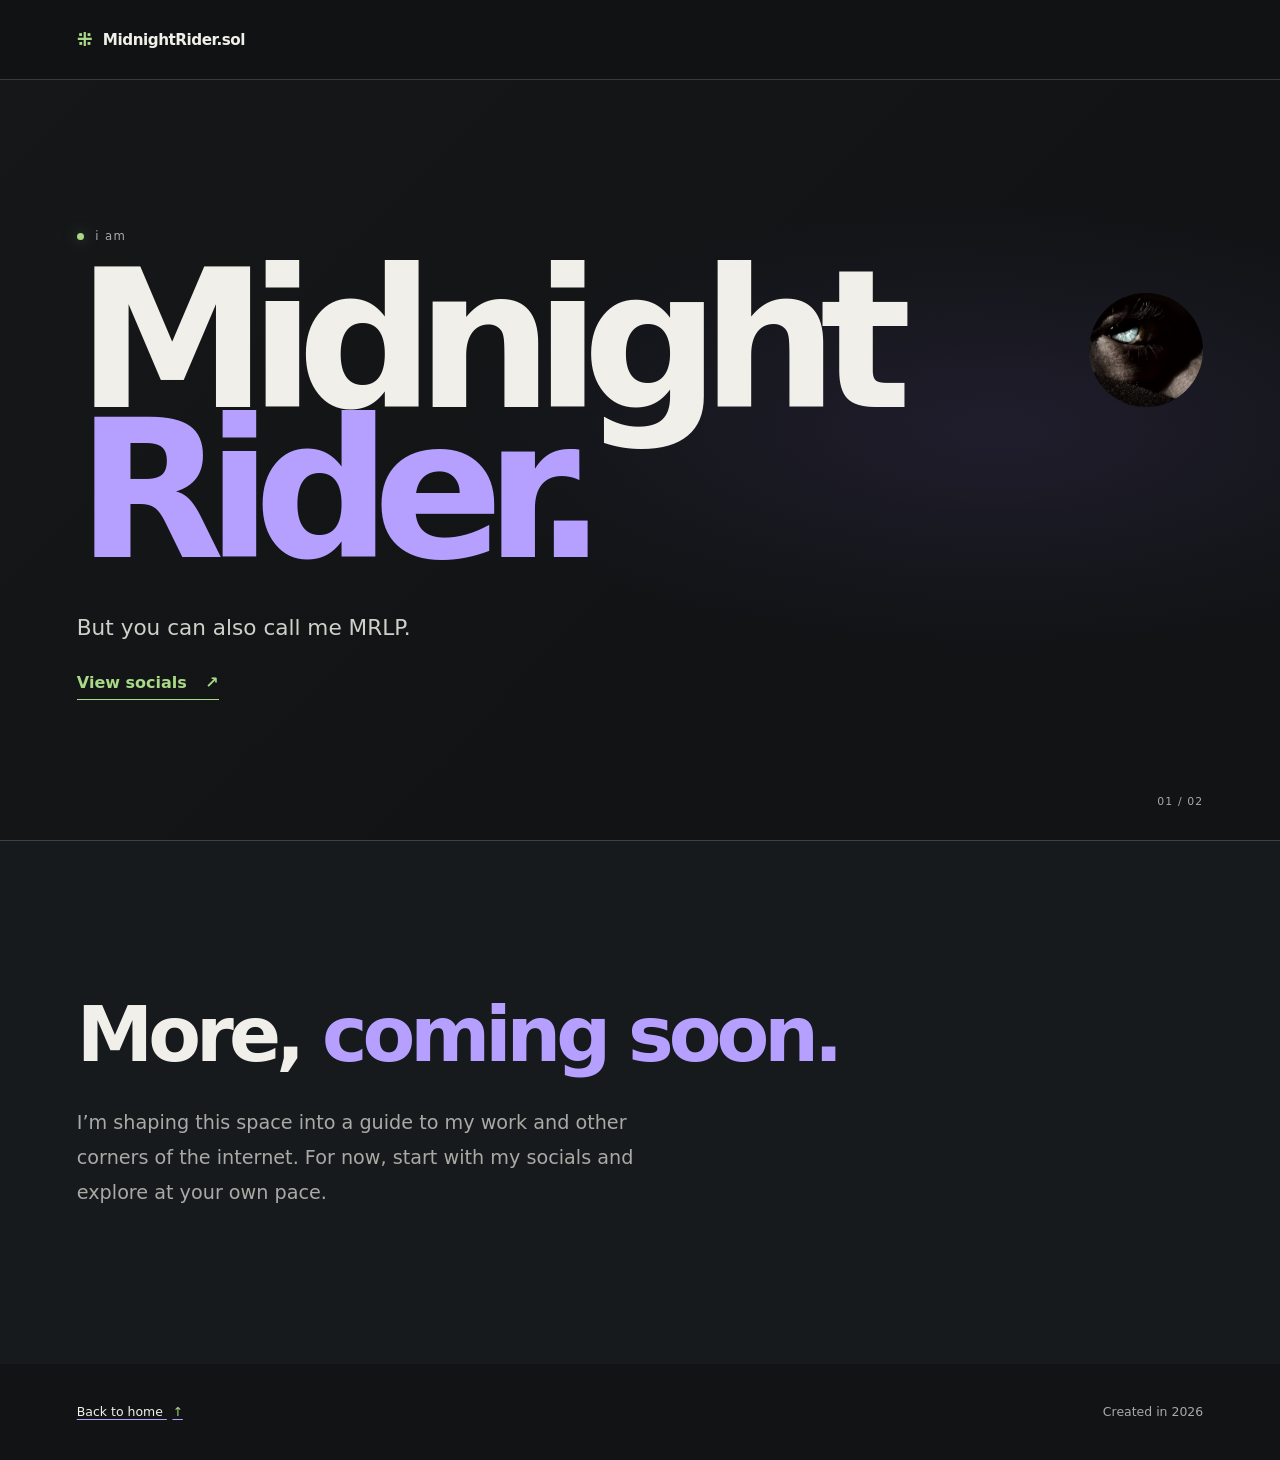
==== index.html @ 5f1e5119 "feat: add first MidnightRider website build" ====
<!doctype html>
<html lang="en">
  <head>
    <meta charset="utf-8">
    <meta name="viewport" content="width=device-width, initial-scale=1">
    <meta name="theme-color" content="#111315">
    <meta name="apple-mobile-web-app-capable" content="yes">
    <meta name="apple-mobile-web-app-title" content="MidnightRider">
    <meta name="description" content="Meet MRLP and explore the MidnightRider online world.">
    <link rel="manifest" href="site.webmanifest">
    <link rel="icon" type="image/png" sizes="32x32" href="assets/images/favicon-32.png">
    <link rel="icon" type="image/png" sizes="16x16" href="assets/images/favicon-16.png">
    <link rel="apple-touch-icon" sizes="180x180" href="assets/images/apple-touch-icon.png">
    <title>MRLP - MidnightRider.sol</title>
    <link rel="stylesheet" href="css/styles.css">
  </head>
  <body>
    <a class="skip-link" href="#main">Skip to content</a>

    <header class="site-header">
      <a class="wordmark" href="#top" aria-label="MidnightRider.sol home">
        <!-- Temporary identity mark; replace with the supplied logo asset when available. -->
        <span class="wordmark-mark" aria-hidden="true">⁜</span>
        <span>MidnightRider.sol</span>
      </a>
    </header>

    <main id="main">
      <section class="welcome" id="top" aria-labelledby="welcome-title">
        <p class="eyebrow"><span class="status-dot" aria-hidden="true"></span> i am</p>
        <h1 id="welcome-title">Midnight<br><span>Rider.</span></h1>
        <div class="welcome-copy">
          <p class="intro">But you can also call me MRLP.</p>
          <a class="text-link" href="pages/socials.html">View socials <span aria-hidden="true">↗</span></a>
        </div>
        <img class="profile-avatar" src="assets/images/LP_EYE.jpg" alt="Close-up of an eye with a blue-green iris">
        <span class="welcome-index" aria-hidden="true">01 / 02</span>
      </section>

      <section class="about" id="about" aria-labelledby="about-title">
        <div class="about-content">
          <h2 id="about-title">More, <span>coming soon.</span></h2>
          <p>I’m shaping this space into a guide to my work and other corners of the internet. For now, start with my socials and explore at your own pace.</p>
        </div>
      </section>

      <footer class="site-footer">
        <a class="footer-domain" href="#top">Back to home <span aria-hidden="true">↑</span></a>
        <span>Created in 2026</span>
      </footer>
    </main>
  </body>
</html>
---- css/styles.css ----
/* A quiet, low-weight first pass: charcoal, violet, and green are exploratory, not locked. */
:root {
  color-scheme: dark;
  --ink: #f1efe9;
  --muted: #a8aaa6;
  --surface: #111315;
  --surface-raised: #171a1c;
  --violet: #b6a0ff;
  --green: #a9d987;
  --line: rgba(241, 239, 233, 0.18);
  --page-gutter: clamp(1.25rem, 6vw, 6rem);
  font-family: Inter, ui-sans-serif, system-ui, -apple-system, BlinkMacSystemFont, "Segoe UI", sans-serif;
  font-synthesis: none;
  text-rendering: optimizeLegibility;
  -webkit-font-smoothing: antialiased;
  -moz-osx-font-smoothing: grayscale;
  scroll-behavior: smooth;
}

* { box-sizing: border-box; }

body {
  margin: 0;
  background: var(--surface);
  color: var(--ink);
  min-width: 320px;
}

a { color: inherit; }
a:focus-visible { outline: 2px solid var(--green); outline-offset: 5px; }

.skip-link {
  position: absolute;
  top: 0.75rem;
  left: var(--page-gutter);
  z-index: 5;
  transform: translateY(-160%);
  padding: 0.7rem 1rem;
  background: var(--ink);
  color: var(--surface);
}
.skip-link:focus { transform: translateY(0); }

.site-header {
  position: sticky;
  top: 0;
  z-index: 10;
  min-height: 5rem;
  padding: 0 var(--page-gutter);
  display: flex;
  align-items: center;
  justify-content: space-between;
  gap: 1rem;
  border-bottom: 1px solid var(--line);
  background: rgba(17, 19, 21, 0.94);
  backdrop-filter: blur(14px);
}
.wordmark {
  display: inline-flex;
  align-items: center;
  gap: 0.65rem;
  text-decoration: none;
  font-size: 0.95rem;
  font-weight: 650;
  letter-spacing: -0.03em;
}
.wordmark-mark { color: var(--green); font-size: 1.2rem; }
.welcome {
  min-height: min(760px, calc(100svh - 5rem));
  position: relative;
  overflow: hidden;
  padding: clamp(5rem, 13vh, 9rem) var(--page-gutter) clamp(5rem, 12vh, 8rem);
  display: flex;
  flex-direction: column;
  justify-content: center;
  isolation: isolate;
  background:
    radial-gradient(ellipse at 78% 46%, rgba(114, 87, 177, 0.15), transparent 38%),
    linear-gradient(135deg, #151719 0%, #111315 64%);
}
.eyebrow {
  margin: 0;
  color: var(--muted);
  font-size: 0.73rem;
  letter-spacing: 0.12em;
  display: flex;
  align-items: center;
  gap: 0.7rem;
}
.status-dot { width: 0.45rem; height: 0.45rem; border-radius: 50%; background: var(--green); box-shadow: 0 0 1rem rgba(169, 217, 135, 0.45); }
.welcome h1 {
  position: relative;
  z-index: 2;
  margin: 1.4rem 0 0;
  font-size: clamp(5rem, 15vw, 12.5rem);
  font-weight: 650;
  line-height: 0.78;
  letter-spacing: -0.095em;
}
.welcome h1 span { color: var(--violet); }
.welcome-copy {
  position: relative;
  z-index: 2;
  width: min(29rem, 100%);
  margin: clamp(2rem, 5vh, 3.5rem) 0 0;
}
.profile-avatar {
  position: absolute;
  z-index: 1;
  top: 28%;
  right: var(--page-gutter);
  width: clamp(6rem, 8.9vw, 8rem);
  border-radius: 50%;
  object-fit: cover;
  object-position: center;
}
.intro { margin: 0; color: #d0d0ca; font-size: clamp(1.05rem, 2vw, 1.35rem); line-height: 1.65; }
.text-link {
  display: inline-flex;
  align-items: center;
  gap: 1.15rem;
  margin-top: 1.7rem;
  padding-bottom: 0.4rem;
  border-bottom: 1px solid var(--green);
  color: var(--green);
  text-decoration: none;
  font-size: 0.92rem;
}
.text-link span { transition: transform 160ms ease; }
.welcome-copy .text-link { font-size: 1rem; font-weight: 600; }
.text-link:hover span { transform: translate(3px, 3px); }
.welcome-index { position: absolute; right: var(--page-gutter); bottom: 2rem; color: var(--muted); font-size: 0.68rem; letter-spacing: 0.1em; }

.about {
  display: block;
  padding: clamp(5rem, 12vw, 10rem) var(--page-gutter);
  border-top: 1px solid var(--line);
  background: var(--surface-raised);
}
.about-content { max-width: 48rem; }
.about h2 { margin: 0; font-size: clamp(2.2rem, 6vw, 5.5rem); line-height: 1.04; letter-spacing: -0.065em; font-weight: 550; }
.about h2 span { color: var(--violet); }
.about p { max-width: 36rem; margin: 2rem 0 0; color: var(--muted); font-size: clamp(1rem, 1.8vw, 1.2rem); line-height: 1.8; }

.socials-page { min-height: calc(100svh - 5rem); display: flex; flex-direction: column; }
.socials-intro { flex: 1; padding: clamp(5rem, 12vw, 9rem) var(--page-gutter); }
.socials-intro h1 { margin: 1.5rem 0 0; font-size: clamp(4rem, 12vw, 9rem); line-height: 0.9; letter-spacing: -0.085em; }
.socials-intro h1 span { color: var(--violet); }
.social-list { max-width: 50rem; margin: clamp(2rem, 5vw, 4rem) 0 0; padding: 0; list-style: none; border-top: 1px solid var(--line); }
.social-list li { border-bottom: 1px solid var(--line); }
.social-link { display: grid; grid-template-columns: 1fr 1fr auto; align-items: center; gap: 1rem; min-height: 5.5rem; text-decoration: none; }
a.social-link:hover .social-handle { color: var(--green); }
.social-placeholder { cursor: default; }
.social-platform { font-size: 1.1rem; font-weight: 600; }
.social-handle { color: var(--muted); transition: color 160ms ease; }
.social-arrow { color: var(--green); font-size: 1.2rem; }

.site-footer {
  min-height: 6rem;
  padding: 1.5rem var(--page-gutter);
  display: flex;
  justify-content: space-between;
  align-items: center;
  gap: 1rem;
  color: var(--muted);
  font-size: 0.78rem;
}
.footer-domain { color: var(--ink); text-decoration-color: var(--violet); text-underline-offset: 0.25em; }
.footer-domain span { color: var(--green); padding-left: 0.35rem; }

@media (max-width: 640px) {
  .site-header { min-height: 4.25rem; }
  .wordmark { font-size: 0.85rem; }
  .welcome { min-height: min(720px, calc(100svh - 4.25rem)); padding-top: 5rem; padding-bottom: 6rem; }
  .welcome h1 { font-size: clamp(4.6rem, 21vw, 8rem); }
  .welcome-copy { margin-top: 3.25rem; }
  .profile-avatar { top: 12%; width: 6rem; }
  .socials-intro { padding-top: 5rem; }
  .social-link { grid-template-columns: 1fr auto; gap: 0.35rem 1rem; padding: 1rem 0; }
  .social-platform { grid-column: 1; }
  .social-handle { grid-column: 1; }
  .social-arrow { grid-column: 2; grid-row: 1 / span 2; }
  .site-footer { align-items: flex-start; flex-direction: column; justify-content: center; }
}

@media (prefers-reduced-motion: reduce) {
  :root { scroll-behavior: auto; }
  *, *::before, *::after { transition-duration: 0.01ms !important; animation-duration: 0.01ms !important; animation-iteration-count: 1 !important; }
}
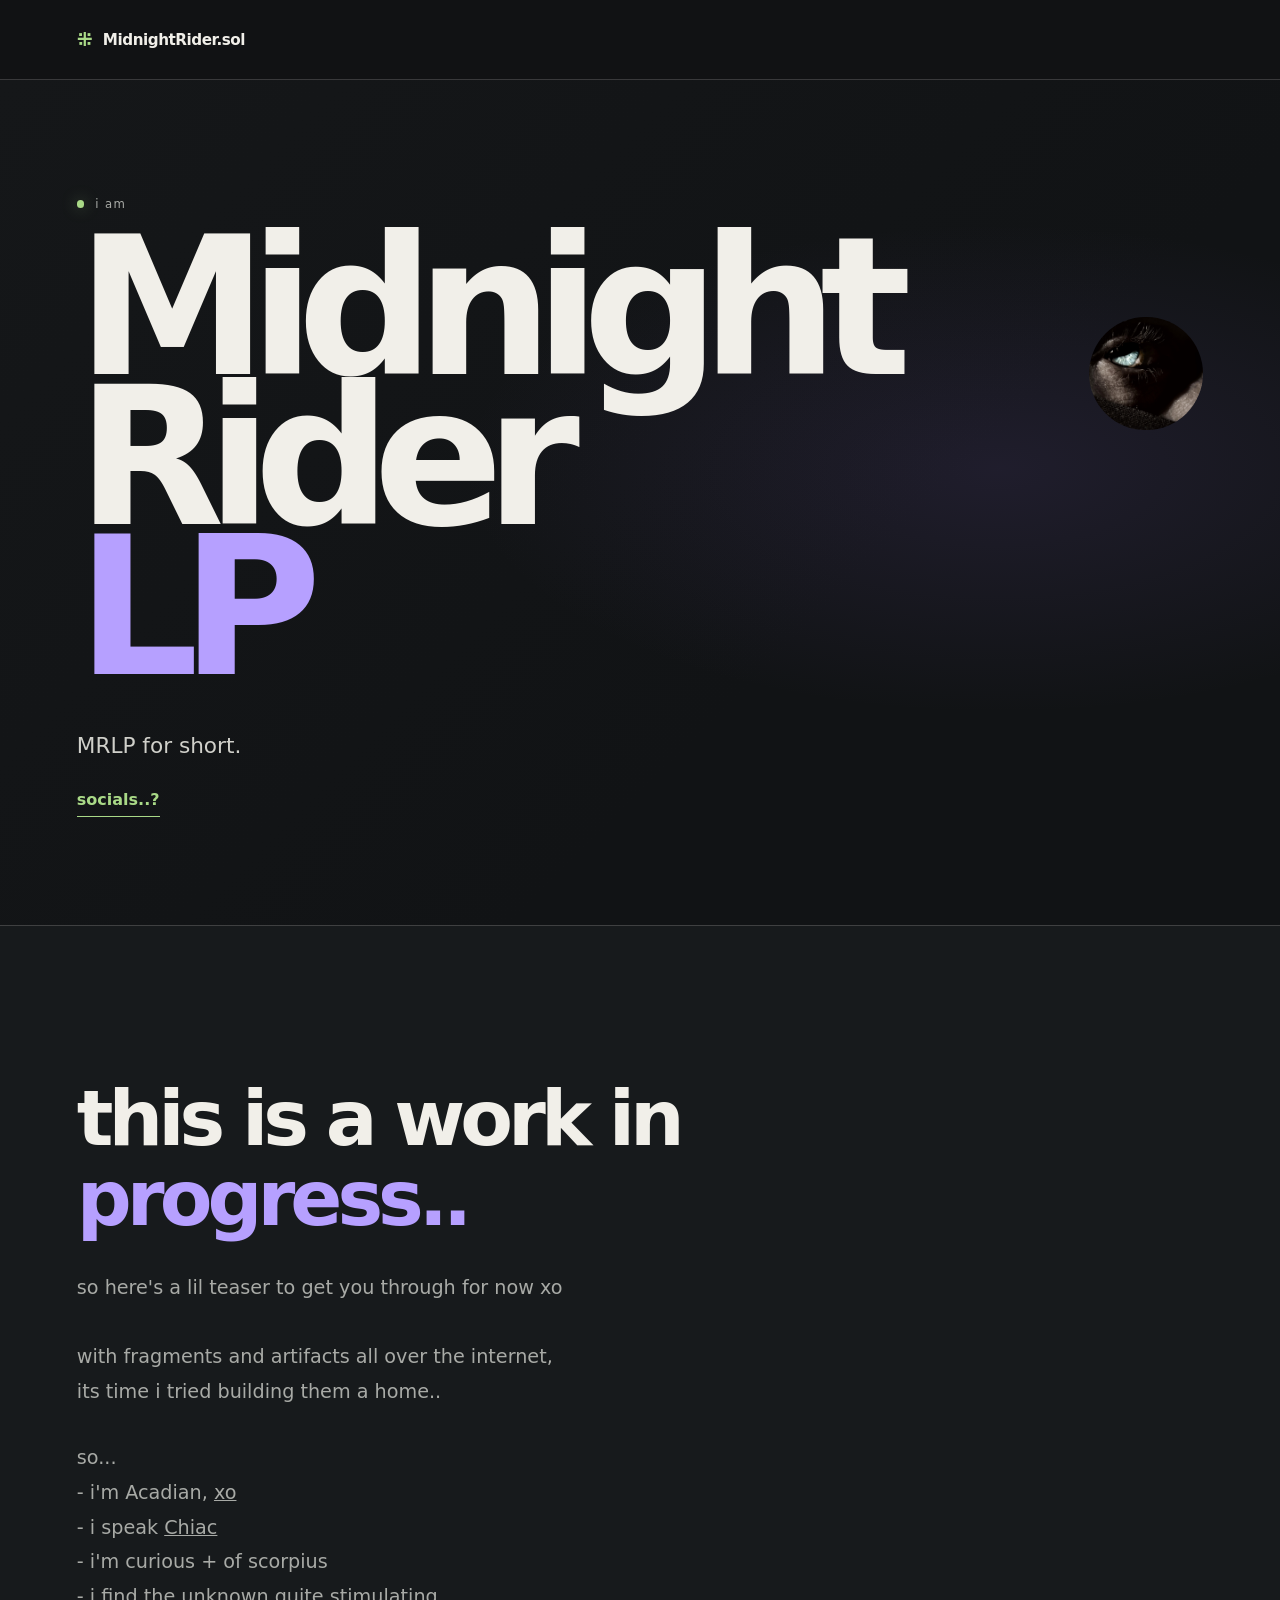
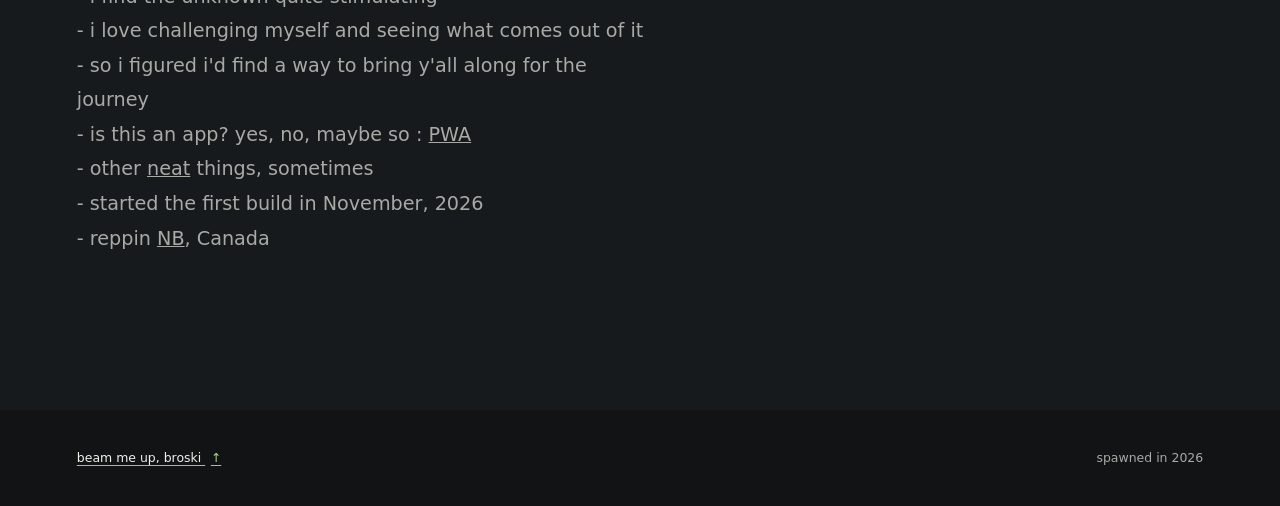
==== commit 98d4cbae: "feat: refine MidnightRider landing and socials" ====
--- a/index.html
+++ b/index.html
@@ -5,8 +5,8 @@
     <meta name="viewport" content="width=device-width, initial-scale=1">
     <meta name="theme-color" content="#111315">
     <meta name="apple-mobile-web-app-capable" content="yes">
-    <meta name="apple-mobile-web-app-title" content="MidnightRider">
-    <meta name="description" content="Meet MRLP and explore the MidnightRider online world.">
+    <meta name="apple-mobile-web-app-title" content="MRLP">
+    <meta name="description" content="MRLP's little corner of the internet.">
     <link rel="manifest" href="site.webmanifest">
     <link rel="icon" type="image/png" sizes="32x32" href="assets/images/favicon-32.png">
     <link rel="icon" type="image/png" sizes="16x16" href="assets/images/favicon-16.png">
@@ -28,25 +28,53 @@
     <main id="main">
       <section class="welcome" id="top" aria-labelledby="welcome-title">
         <p class="eyebrow"><span class="status-dot" aria-hidden="true"></span> i am</p>
-        <h1 id="welcome-title">Midnight<br><span>Rider.</span></h1>
+        <h1 id="welcome-title">Midnight<br>Rider<br><span>LP</span></h1>
         <div class="welcome-copy">
-          <p class="intro">But you can also call me MRLP.</p>
-          <a class="text-link" href="pages/socials.html">View socials <span aria-hidden="true">↗</span></a>
+          <p class="intro">MRLP for short.</p>
+          <a class="text-link" href="pages/socials.html" title="Socials Page">socials..?</a>
         </div>
-        <img class="profile-avatar" src="assets/images/LP_EYE.jpg" alt="Close-up of an eye with a blue-green iris">
-        <span class="welcome-index" aria-hidden="true">01 / 02</span>
+        <img class="profile-avatar" src="assets/images/LP_EYE.jpg" alt="Close-up of an eye with a blue-green iris with black and white facial grading">
+        <!-- <span class="welcome-index" aria-hidden="true">01 / 02</span> -->
       </section>
 
       <section class="about" id="about" aria-labelledby="about-title">
         <div class="about-content">
-          <h2 id="about-title">More, <span>coming soon.</span></h2>
-          <p>I’m shaping this space into a guide to my work and other corners of the internet. For now, start with my socials and explore at your own pace.</p>
+          <h2 id="about-title">this is a work in <span>progress..</span></h2>
+            <p>so here's a lil teaser to get you through for now xo
+            <br>
+            <br>with fragments and artifacts all over the internet,
+            <br>its time i tried building them a home..</p>
+            <div>
+              <p>so...
+              <br>- i'm Acadian,
+              <a href="https://Acadie.sol.site" title="Acadie.sol" target="_blank" rel="noopener"> xo</a>
+              <br>- i speak
+              <a href="https://thecanadianencyclopedia.ca/en/article/chiac" title="o oui" target="_blank" rel="noopener">Chiac</a>
+              <br>- i'm curious + of scorpius
+              <br>- i find the unknown quite stimulating
+              <br>- i love challenging myself and seeing what comes out of it
+              <br>- so i figured i'd find a way to bring y'all along for the journey
+              <br>- is this an app? yes, no, maybe so :
+              <a href="https://developer.mozilla.org/en-US/docs/Web/Progressive_web_apps/Guides/What_is_a_progressive_web_app" title="explain, plz" target="_blank" rel="noopener">PWA</a>
+              <br>- other
+              <a href="https://Riderverse.sol.site" title="Riderverse.sol" target="_blank" rel="noopener">neat</a> things, sometimes
+              <br>- started the first build in November, 2026
+              <br>- reppin
+              <a href="https://tourismnewbrunswick.ca/" title="#ExploreNB" target="_blank" rel="noopener">NB</a>, Canada
+              <!-- tried creating my own page and such, but its not perfect and missing stuff. maybe css and manifest declaration, idk.
+              i can make the link bring me to the page, even though it aint too pretty
+              <br>- more
+              <a href="pages/projects.html" title="Projects page">stuff.</a>
+              -->
+              </p>
+            </div>
         </div>
       </section>
 
+<!-- CLEARLY THIS IS THE FOOTER SECTION :)-->
       <footer class="site-footer">
-        <a class="footer-domain" href="#top">Back to home <span aria-hidden="true">↑</span></a>
-        <span>Created in 2026</span>
+        <a class="footer-domain" href="#top">beam me up, broski <span aria-hidden="true">↑</span></a>
+        <span>spawned in 2026</span>
       </footer>
     </main>
   </body>
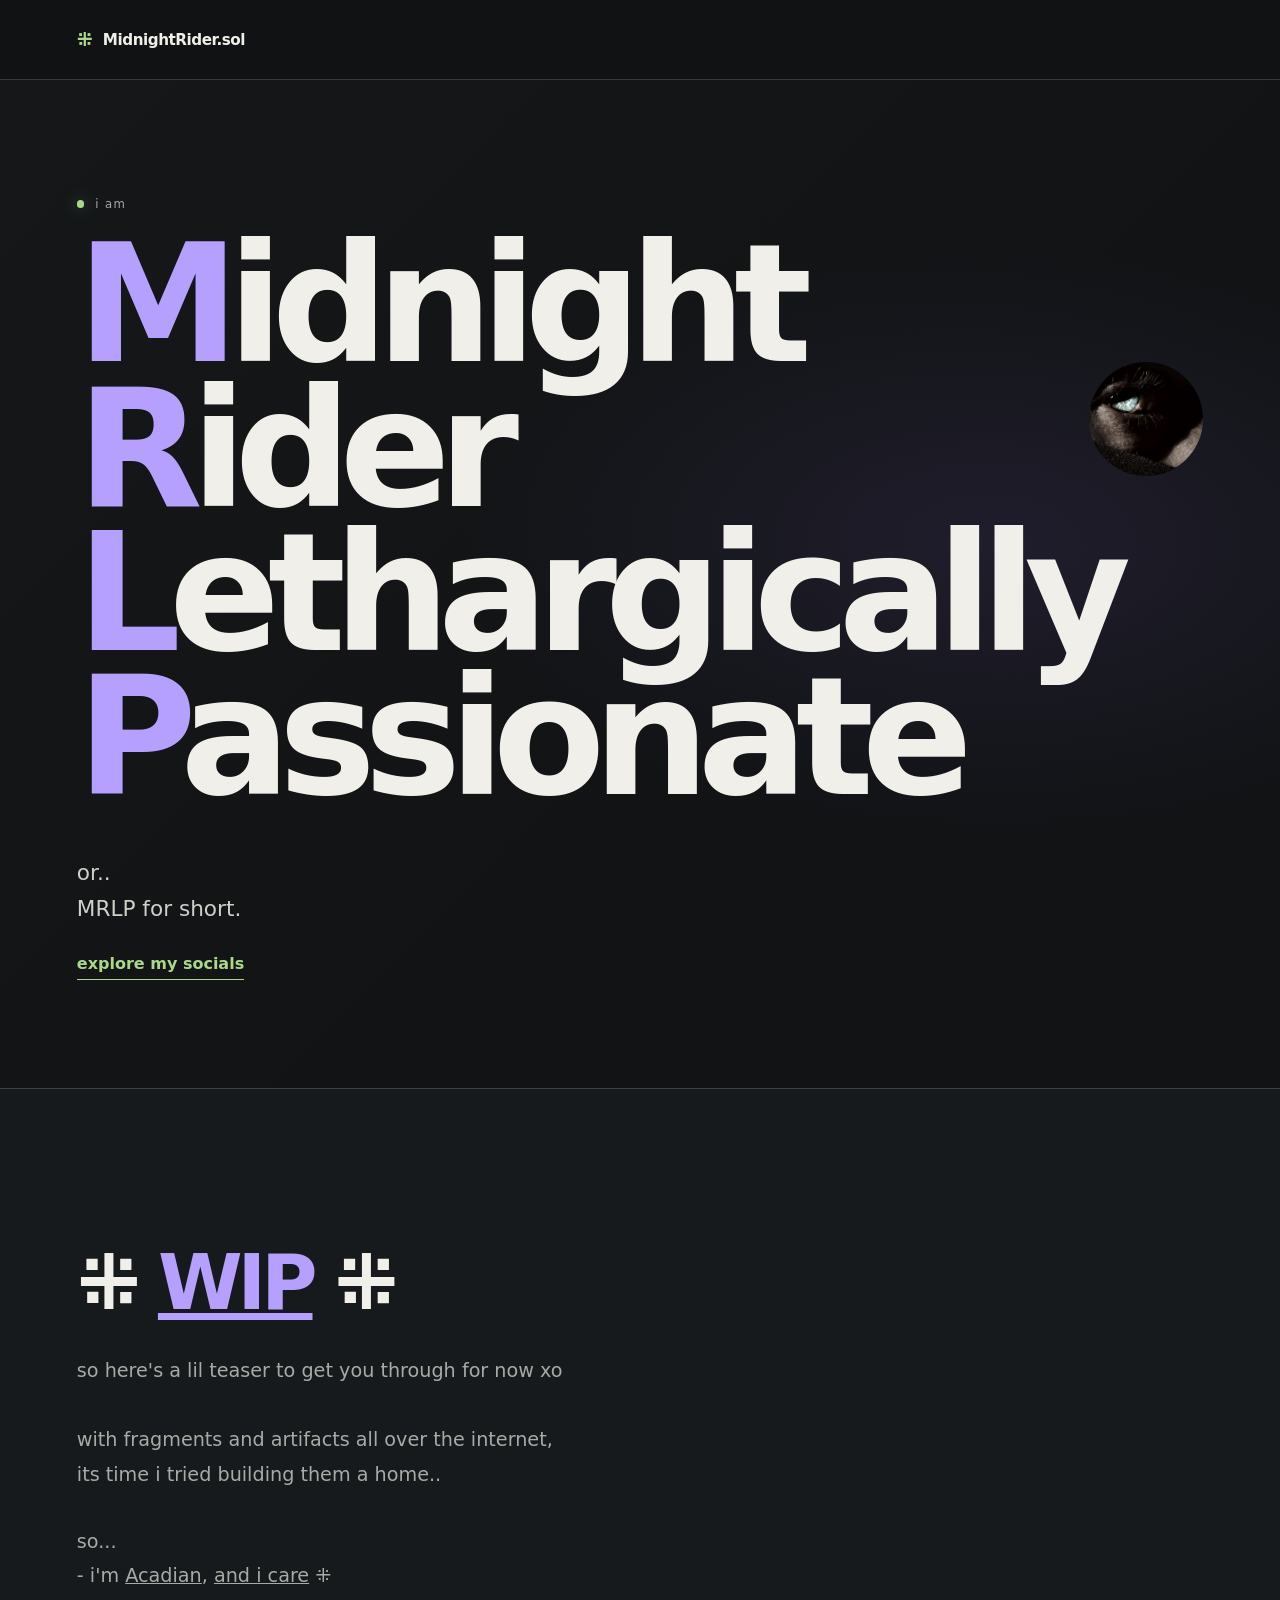
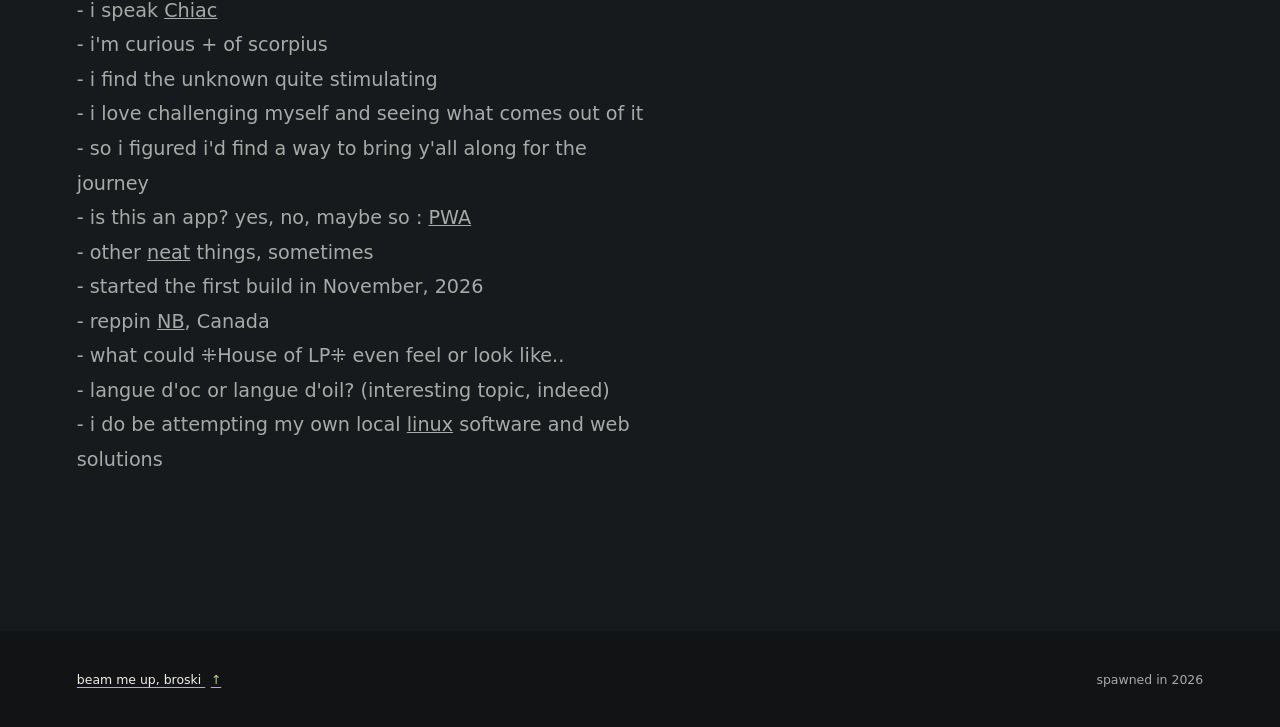
==== commit dad88ee9: "[verified] refine homepage headline and copy" ====
--- a/index.html
+++ b/index.html
@@ -18,20 +18,26 @@
     <a class="skip-link" href="#main">Skip to content</a>
 
     <header class="site-header">
-      <a class="wordmark" href="#top" aria-label="MidnightRider.sol home">
+      <a class="wordmark" href="#top" title="home" aria-label="MidnightRider.sol home">
         <!-- Temporary identity mark; replace with the supplied logo asset when available. -->
         <span class="wordmark-mark" aria-hidden="true">⁜</span>
         <span>MidnightRider.sol</span>
       </a>
     </header>
 
+    <!-- The initials carry the accent; the expanded words stay readable as plain text. -->
     <main id="main">
       <section class="welcome" id="top" aria-labelledby="welcome-title">
         <p class="eyebrow"><span class="status-dot" aria-hidden="true"></span> i am</p>
-        <h1 id="welcome-title">Midnight<br>Rider<br><span>LP</span></h1>
+        <h1 id="welcome-title">
+          <span class="name-initial">M</span>idnight
+          <br><span class="name-initial">R</span>ider
+          <br><span class="name-initial">L</span>ethargically
+          <br><span class="name-initial">P</span>assionate
+        </h1>
         <div class="welcome-copy">
-          <p class="intro">MRLP for short.</p>
-          <a class="text-link" href="pages/socials.html" title="Socials Page">socials..?</a>
+          <p class="intro">or..<br>MRLP for short.</p>
+          <a class="text-link" href="pages/socials.html" title="Socials Page">explore my socials</a>
         </div>
         <img class="profile-avatar" src="assets/images/LP_EYE.jpg" alt="Close-up of an eye with a blue-green iris with black and white facial grading">
         <!-- <span class="welcome-index" aria-hidden="true">01 / 02</span> -->
@@ -39,39 +45,48 @@
 
       <section class="about" id="about" aria-labelledby="about-title">
         <div class="about-content">
-          <h2 id="about-title">this is a work in <span>progress..</span></h2>
+          <h2 id="about-title">⁜
+          <span><a href="https://www.urbandictionary.com/define.php?term=Wip"
+          title="Urban Dic" target="_blank" rel="noopener">WIP</a></span> ⁜</h2>
             <p>so here's a lil teaser to get you through for now xo
             <br>
             <br>with fragments and artifacts all over the internet,
             <br>its time i tried building them a home..</p>
             <div>
               <p>so...
-              <br>- i'm Acadian,
-              <a href="https://Acadie.sol.site" title="Acadie.sol" target="_blank" rel="noopener"> xo</a>
+              <br>- i'm
+              <a href="https://thecanadianencyclopedia.ca/fr/article/la-culture-acadienne-584ae" title="Acadiens - Canadian Encyclopedia" target="_blank" rel="noopener">Acadian</a>,
+              <a href="https://Acadie.sol.site"
+              title="Acadie.sol" target="_blank" rel="noopener">and i care</a> ⁜
               <br>- i speak
-              <a href="https://thecanadianencyclopedia.ca/en/article/chiac" title="o oui" target="_blank" rel="noopener">Chiac</a>
+              <a href="https://thecanadianencyclopedia.ca/en/article/chiac"
+              title="ho yes" target="_blank" rel="noopener">Chiac</a>
               <br>- i'm curious + of scorpius
               <br>- i find the unknown quite stimulating
               <br>- i love challenging myself and seeing what comes out of it
               <br>- so i figured i'd find a way to bring y'all along for the journey
               <br>- is this an app? yes, no, maybe so :
-              <a href="https://developer.mozilla.org/en-US/docs/Web/Progressive_web_apps/Guides/What_is_a_progressive_web_app" title="explain, plz" target="_blank" rel="noopener">PWA</a>
+              <a href="https://developer.mozilla.org/en-US/docs/Web/Progressive_web_apps/Guides/What_is_a_progressive_web_app"
+              title="explain, plz" target="_blank" rel="noopener">PWA</a>
               <br>- other
               <a href="https://Riderverse.sol.site" title="Riderverse.sol" target="_blank" rel="noopener">neat</a> things, sometimes
               <br>- started the first build in November, 2026
               <br>- reppin
-              <a href="https://tourismnewbrunswick.ca/" title="#ExploreNB" target="_blank" rel="noopener">NB</a>, Canada
-              <!-- tried creating my own page and such, but its not perfect and missing stuff. maybe css and manifest declaration, idk.
-              i can make the link bring me to the page, even though it aint too pretty
-              <br>- more
-              <a href="pages/projects.html" title="Projects page">stuff.</a>
-              -->
-              </p>
-            </div>
+              <a href="https://tourismnewbrunswick.ca/"
+              title="#ExploreNB" target="_blank" rel="noopener">NB</a>, Canada
+              <br>- what could ⁜House of LP⁜ even feel or look like..
+              <br>- langue d'oc or langue d'oil? (interesting topic, indeed)
+              <br>- i do be attempting my own local
+              <a href="https://www.linux.com/what-is-linux/"
+              title="wat r Linux?" target="_blank" rel="noopener">linux</a> software and web solutions
+
+              <!-- Context links let curious visitors explore without adding long explanations here. -->
+            </p>
+          </div>
         </div>
       </section>
 
-<!-- CLEARLY THIS IS THE FOOTER SECTION :)-->
+      <!-- Shared footer; keep its structure consistent on active pages. -->
       <footer class="site-footer">
         <a class="footer-domain" href="#top">beam me up, broski <span aria-hidden="true">↑</span></a>
         <span>spawned in 2026</span>
--- a/css/styles.css
+++ b/css/styles.css
@@ -92,12 +92,12 @@
   position: relative;
   z-index: 2;
   margin: 1.4rem 0 0;
-  font-size: clamp(5rem, 15vw, 12.5rem);
+  font-size: clamp(3.5rem, 12.8vw, 12.5rem);
   font-weight: 650;
-  line-height: 0.78;
-  letter-spacing: -0.095em;
+  line-height: 0.88;
+  letter-spacing: -0.075em;
 }
-.welcome h1 span { color: var(--violet); }
+.welcome h1 .name-initial { color: var(--violet); }
 .welcome-copy {
   position: relative;
   z-index: 2;
@@ -172,7 +172,7 @@
   .site-header { min-height: 4.25rem; }
   .wordmark { font-size: 0.85rem; }
   .welcome { min-height: min(720px, calc(100svh - 4.25rem)); padding-top: 5rem; padding-bottom: 6rem; }
-  .welcome h1 { font-size: clamp(4.6rem, 21vw, 8rem); }
+  .welcome h1 { font-size: clamp(3.15rem, 15vw, 6.5rem); }
   .welcome-copy { margin-top: 3.25rem; }
   .profile-avatar { top: 12%; width: 6rem; }
   .socials-intro { padding-top: 5rem; }
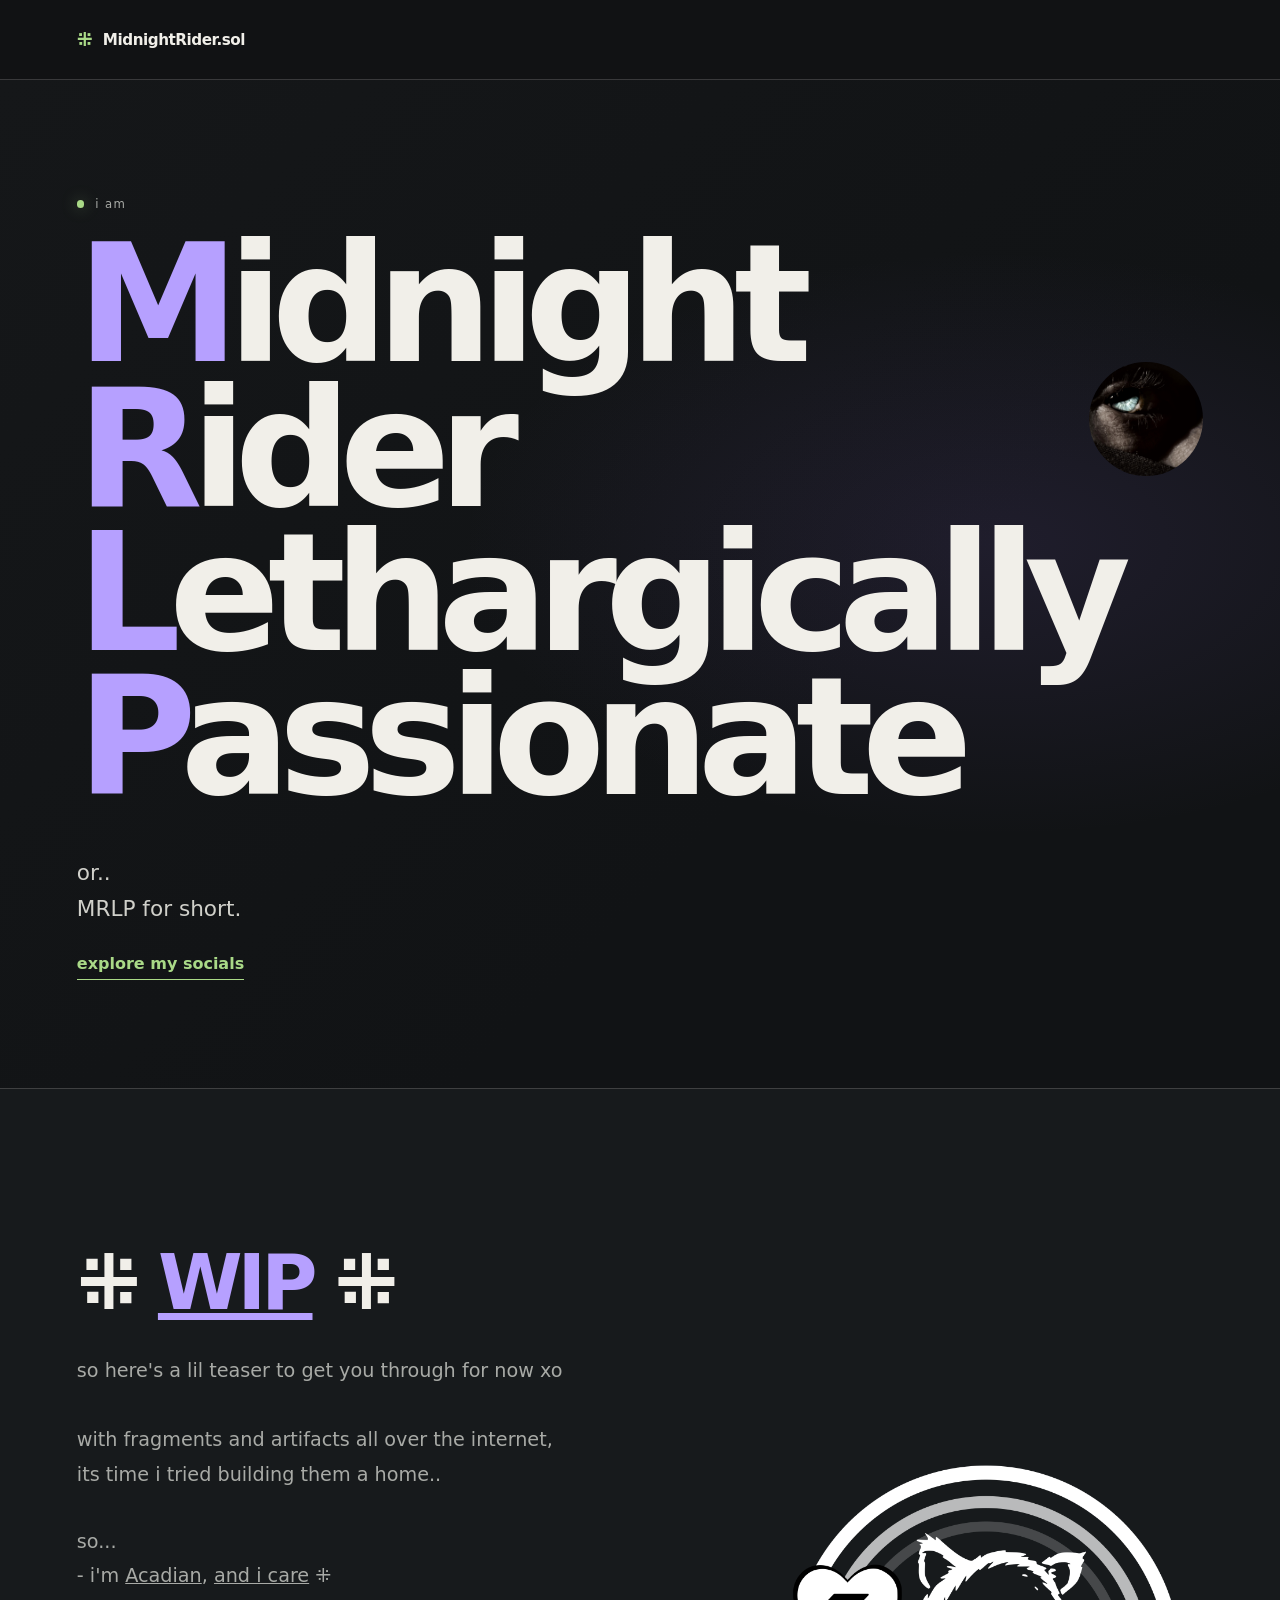
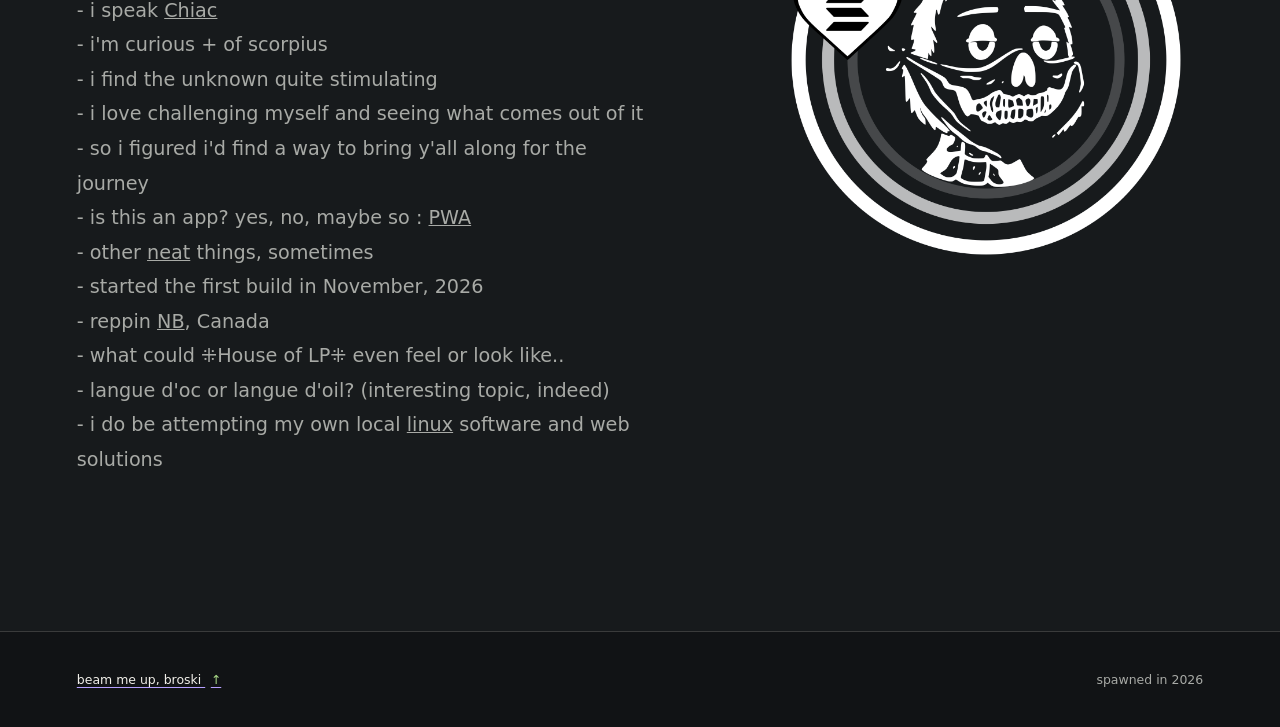
==== commit 39746eae: "[verified] add WIP artwork and footer divider" ====
--- a/index.html
+++ b/index.html
@@ -44,10 +44,11 @@
       </section>
 
       <section class="about" id="about" aria-labelledby="about-title">
-        <div class="about-content">
-          <h2 id="about-title">⁜
-          <span><a href="https://www.urbandictionary.com/define.php?term=Wip"
-          title="Urban Dic" target="_blank" rel="noopener">WIP</a></span> ⁜</h2>
+        <div class="about-layout">
+          <div class="about-content">
+            <h2 id="about-title">⁜
+              <span><a href="https://www.urbandictionary.com/define.php?term=Wip"
+              title="Urban Dic" target="_blank" rel="noopener">WIP</a></span> ⁜</h2>
             <p>so here's a lil teaser to get you through for now xo
             <br>
             <br>with fragments and artifacts all over the internet,
@@ -81,8 +82,12 @@
               title="wat r Linux?" target="_blank" rel="noopener">linux</a> software and web solutions
 
               <!-- Context links let curious visitors explore without adding long explanations here. -->
-            </p>
+              </p>
+            </div>
           </div>
+          <figure class="about-artwork">
+            <img src="assets/images/strays_pfp_LP.png" alt="White stencil-style skull-faced creature surrounded by circular rings, partly overlaid by a heart-shaped symbol, on black">
+          </figure>
         </div>
       </section>
 
--- a/css/styles.css
+++ b/css/styles.css
@@ -137,7 +137,17 @@
   border-top: 1px solid var(--line);
   background: var(--surface-raised);
 }
+.about-layout {
+  max-width: 80rem;
+  margin-inline: auto;
+  display: grid;
+  grid-template-columns: minmax(0, 1fr) minmax(16rem, 0.72fr);
+  align-items: center;
+  gap: clamp(2rem, 7vw, 7rem);
+}
 .about-content { max-width: 48rem; }
+.about-artwork { width: min(100%, 30rem); margin: 0 auto; }
+.about-artwork img { display: block; width: 100%; height: auto; }
 .about h2 { margin: 0; font-size: clamp(2.2rem, 6vw, 5.5rem); line-height: 1.04; letter-spacing: -0.065em; font-weight: 550; }
 .about h2 span { color: var(--violet); }
 .about p { max-width: 36rem; margin: 2rem 0 0; color: var(--muted); font-size: clamp(1rem, 1.8vw, 1.2rem); line-height: 1.8; }
@@ -162,11 +172,17 @@
   justify-content: space-between;
   align-items: center;
   gap: 1rem;
+  border-top: 1px solid var(--line);
   color: var(--muted);
   font-size: 0.78rem;
 }
 .footer-domain { color: var(--ink); text-decoration-color: var(--violet); text-underline-offset: 0.25em; }
 .footer-domain span { color: var(--green); padding-left: 0.35rem; }
+
+@media (max-width: 820px) {
+  .about-layout { grid-template-columns: 1fr; gap: 2.5rem; }
+  .about-artwork { width: min(100%, 22rem); }
+}
 
 @media (max-width: 640px) {
   .site-header { min-height: 4.25rem; }
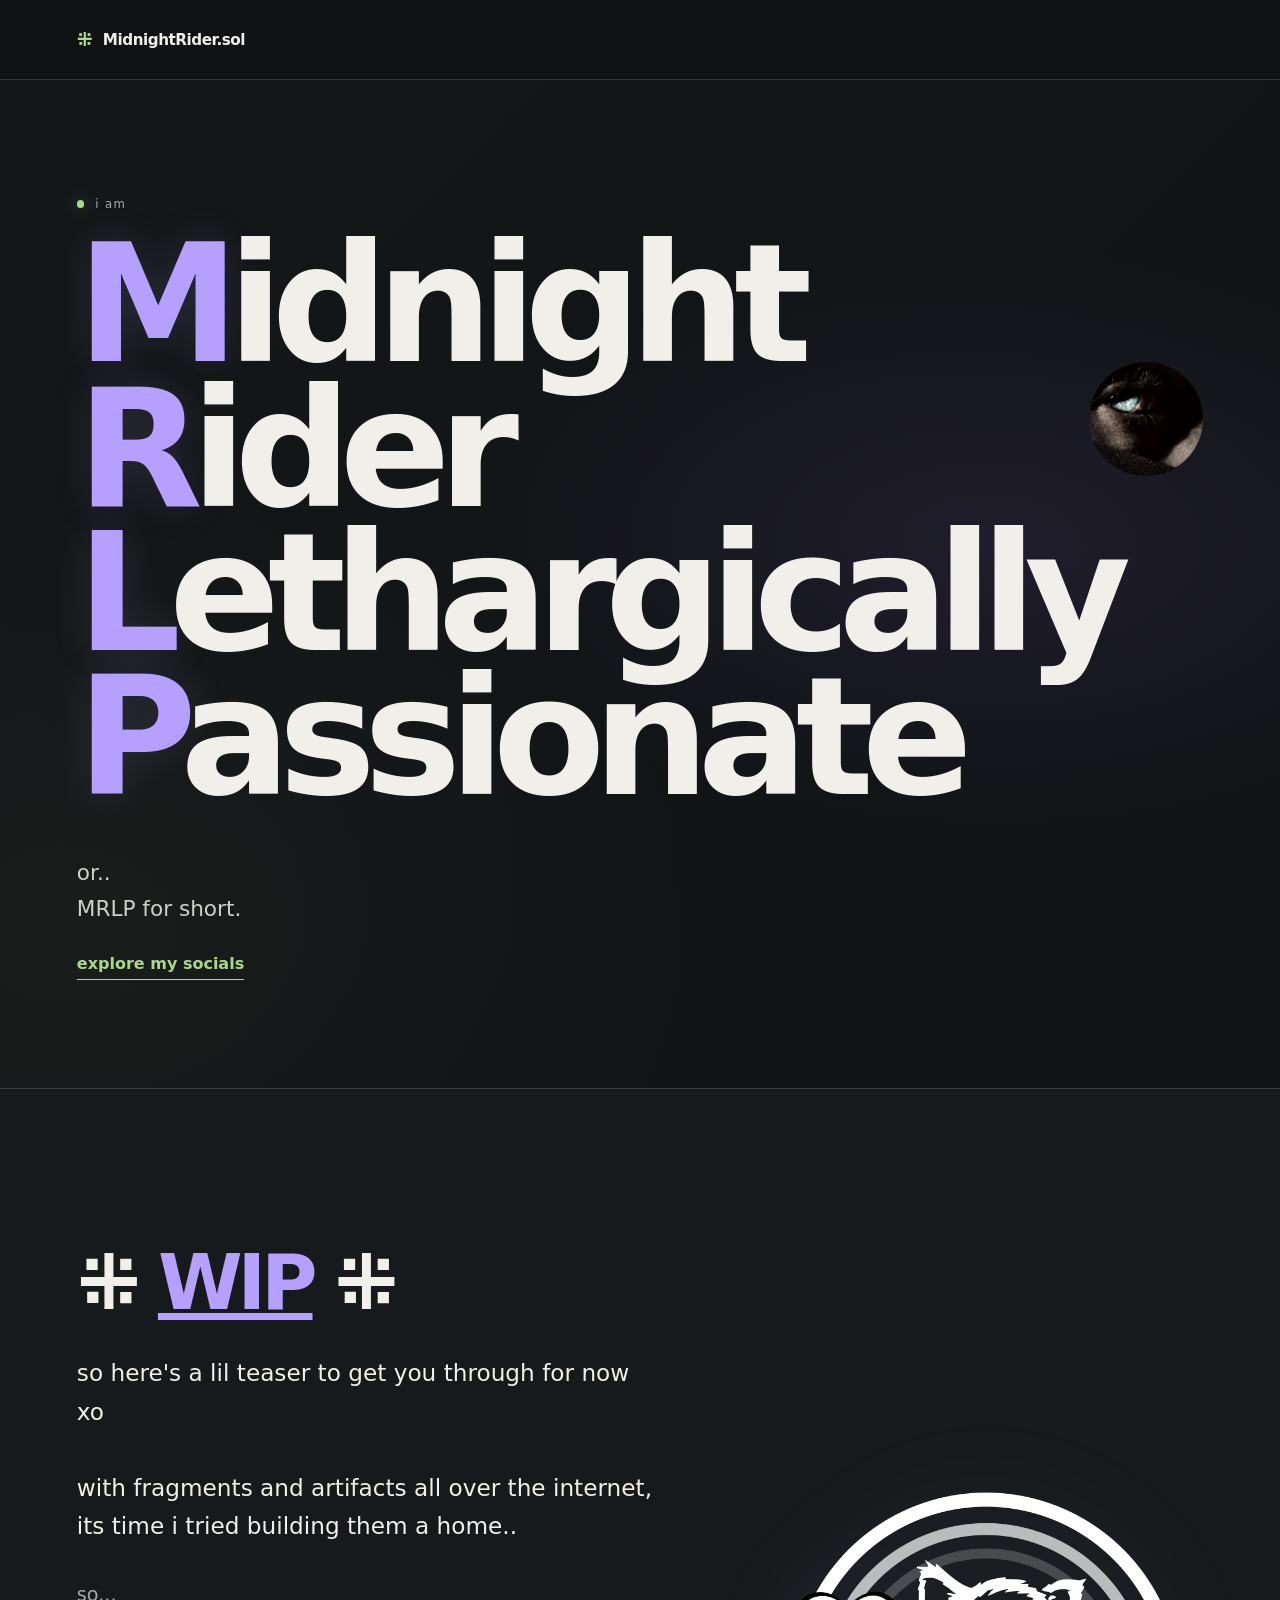
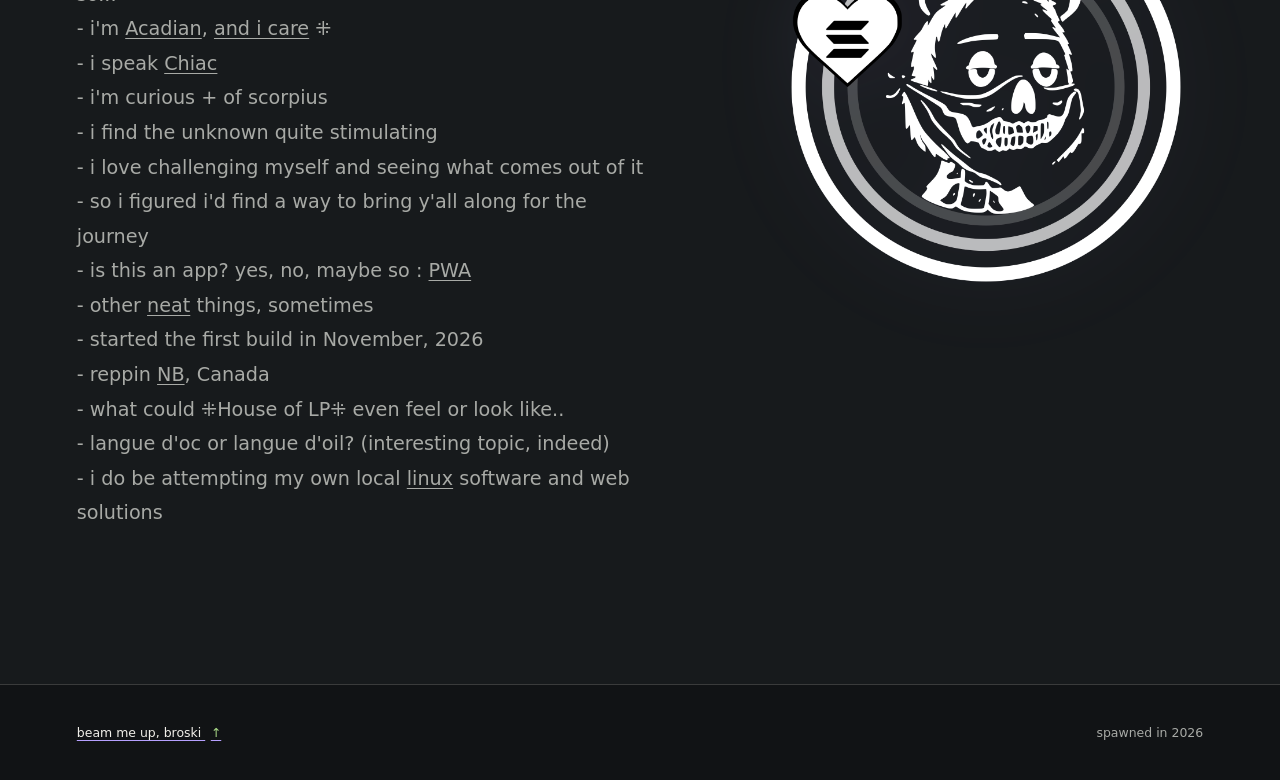
==== commit 773f1405: "[verified] refine visual atmosphere and mobile layout" ====
--- a/index.html
+++ b/index.html
@@ -49,7 +49,7 @@
             <h2 id="about-title">⁜
               <span><a href="https://www.urbandictionary.com/define.php?term=Wip"
               title="Urban Dic" target="_blank" rel="noopener">WIP</a></span> ⁜</h2>
-            <p>so here's a lil teaser to get you through for now xo
+            <p class="about-invitation">so here's a lil teaser to get you through for now xo
             <br>
             <br>with fragments and artifacts all over the internet,
             <br>its time i tried building them a home..</p>
--- a/css/styles.css
+++ b/css/styles.css
@@ -23,7 +23,6 @@
   margin: 0;
   background: var(--surface);
   color: var(--ink);
-  min-width: 320px;
 }
 
 a { color: inherit; }
@@ -33,7 +32,7 @@
   position: absolute;
   top: 0.75rem;
   left: var(--page-gutter);
-  z-index: 5;
+  z-index: 20;
   transform: translateY(-160%);
   padding: 0.7rem 1rem;
   background: var(--ink);
@@ -64,7 +63,8 @@
   font-weight: 650;
   letter-spacing: -0.03em;
 }
-.wordmark-mark { color: var(--green); font-size: 1.2rem; }
+.wordmark-mark { color: var(--green); font-size: 1.2rem; transition: text-shadow 160ms ease; }
+.wordmark:is(:hover, :focus-visible) .wordmark-mark { text-shadow: 0 0 0.8rem rgba(169, 217, 135, 0.8); }
 .welcome {
   min-height: min(760px, calc(100svh - 5rem));
   position: relative;
@@ -75,6 +75,7 @@
   justify-content: center;
   isolation: isolate;
   background:
+    radial-gradient(ellipse at 7% 85%, rgba(169, 217, 135, 0.045), transparent 38%),
     radial-gradient(ellipse at 78% 46%, rgba(114, 87, 177, 0.15), transparent 38%),
     linear-gradient(135deg, #151719 0%, #111315 64%);
 }
@@ -97,7 +98,7 @@
   line-height: 0.88;
   letter-spacing: -0.075em;
 }
-.welcome h1 .name-initial { color: var(--violet); }
+.welcome h1 .name-initial { color: var(--violet); text-shadow: 0 0 2.5rem rgba(182, 160, 255, 0.14); }
 .welcome-copy {
   position: relative;
   z-index: 2;
@@ -128,7 +129,7 @@
 }
 .text-link span { transition: transform 160ms ease; }
 .welcome-copy .text-link { font-size: 1rem; font-weight: 600; }
-.text-link:hover span { transform: translate(3px, 3px); }
+.text-link:hover span, .text-link:focus-visible span { transform: translate(3px, 3px); }
 .welcome-index { position: absolute; right: var(--page-gutter); bottom: 2rem; color: var(--muted); font-size: 0.68rem; letter-spacing: 0.1em; }
 
 .about {
@@ -146,11 +147,14 @@
   gap: clamp(2rem, 7vw, 7rem);
 }
 .about-content { max-width: 48rem; }
-.about-artwork { width: min(100%, 30rem); margin: 0 auto; }
+.about-artwork { width: min(100%, 30rem); margin: 0 auto; filter: drop-shadow(0 0 2.5rem rgba(182, 160, 255, 0.09)); }
 .about-artwork img { display: block; width: 100%; height: auto; }
 .about h2 { margin: 0; font-size: clamp(2.2rem, 6vw, 5.5rem); line-height: 1.04; letter-spacing: -0.065em; font-weight: 550; }
 .about h2 span { color: var(--violet); }
 .about p { max-width: 36rem; margin: 2rem 0 0; color: var(--muted); font-size: clamp(1rem, 1.8vw, 1.2rem); line-height: 1.8; }
+.about .about-invitation { color: var(--ink); font-size: clamp(1.1rem, 2.1vw, 1.45rem); line-height: 1.65; }
+.about-content p a { text-underline-offset: 0.18em; transition: color 160ms ease; }
+.about-content p a:is(:hover, :focus-visible) { color: var(--green); }
 
 .socials-page { min-height: calc(100svh - 5rem); display: flex; flex-direction: column; }
 .socials-intro { flex: 1; padding: clamp(5rem, 12vw, 9rem) var(--page-gutter); }
@@ -159,11 +163,14 @@
 .social-list { max-width: 50rem; margin: clamp(2rem, 5vw, 4rem) 0 0; padding: 0; list-style: none; border-top: 1px solid var(--line); }
 .social-list li { border-bottom: 1px solid var(--line); }
 .social-link { display: grid; grid-template-columns: 1fr 1fr auto; align-items: center; gap: 1rem; min-height: 5.5rem; text-decoration: none; }
-a.social-link:hover .social-handle { color: var(--green); }
+a.social-link { transition: background-color 160ms ease; }
+a.social-link:is(:hover, :focus-visible) { background-color: rgba(169, 217, 135, 0.045); }
+a.social-link:is(:hover, :focus-visible) .social-handle { color: var(--green); }
+a.social-link:is(:hover, :focus-visible) .social-arrow { transform: translate(3px, -3px); }
 .social-placeholder { cursor: default; }
 .social-platform { font-size: 1.1rem; font-weight: 600; }
 .social-handle { color: var(--muted); transition: color 160ms ease; }
-.social-arrow { color: var(--green); font-size: 1.2rem; }
+.social-arrow { color: var(--green); font-size: 1.2rem; transition: transform 160ms ease; }
 
 .site-footer {
   min-height: 6rem;
@@ -188,7 +195,7 @@
   .site-header { min-height: 4.25rem; }
   .wordmark { font-size: 0.85rem; }
   .welcome { min-height: min(720px, calc(100svh - 4.25rem)); padding-top: 5rem; padding-bottom: 6rem; }
-  .welcome h1 { font-size: clamp(3.15rem, 15vw, 6.5rem); }
+  .welcome h1 { font-size: clamp(2.4rem, 12.5vw, 6.5rem); }
   .welcome-copy { margin-top: 3.25rem; }
   .profile-avatar { top: 12%; width: 6rem; }
   .socials-intro { padding-top: 5rem; }
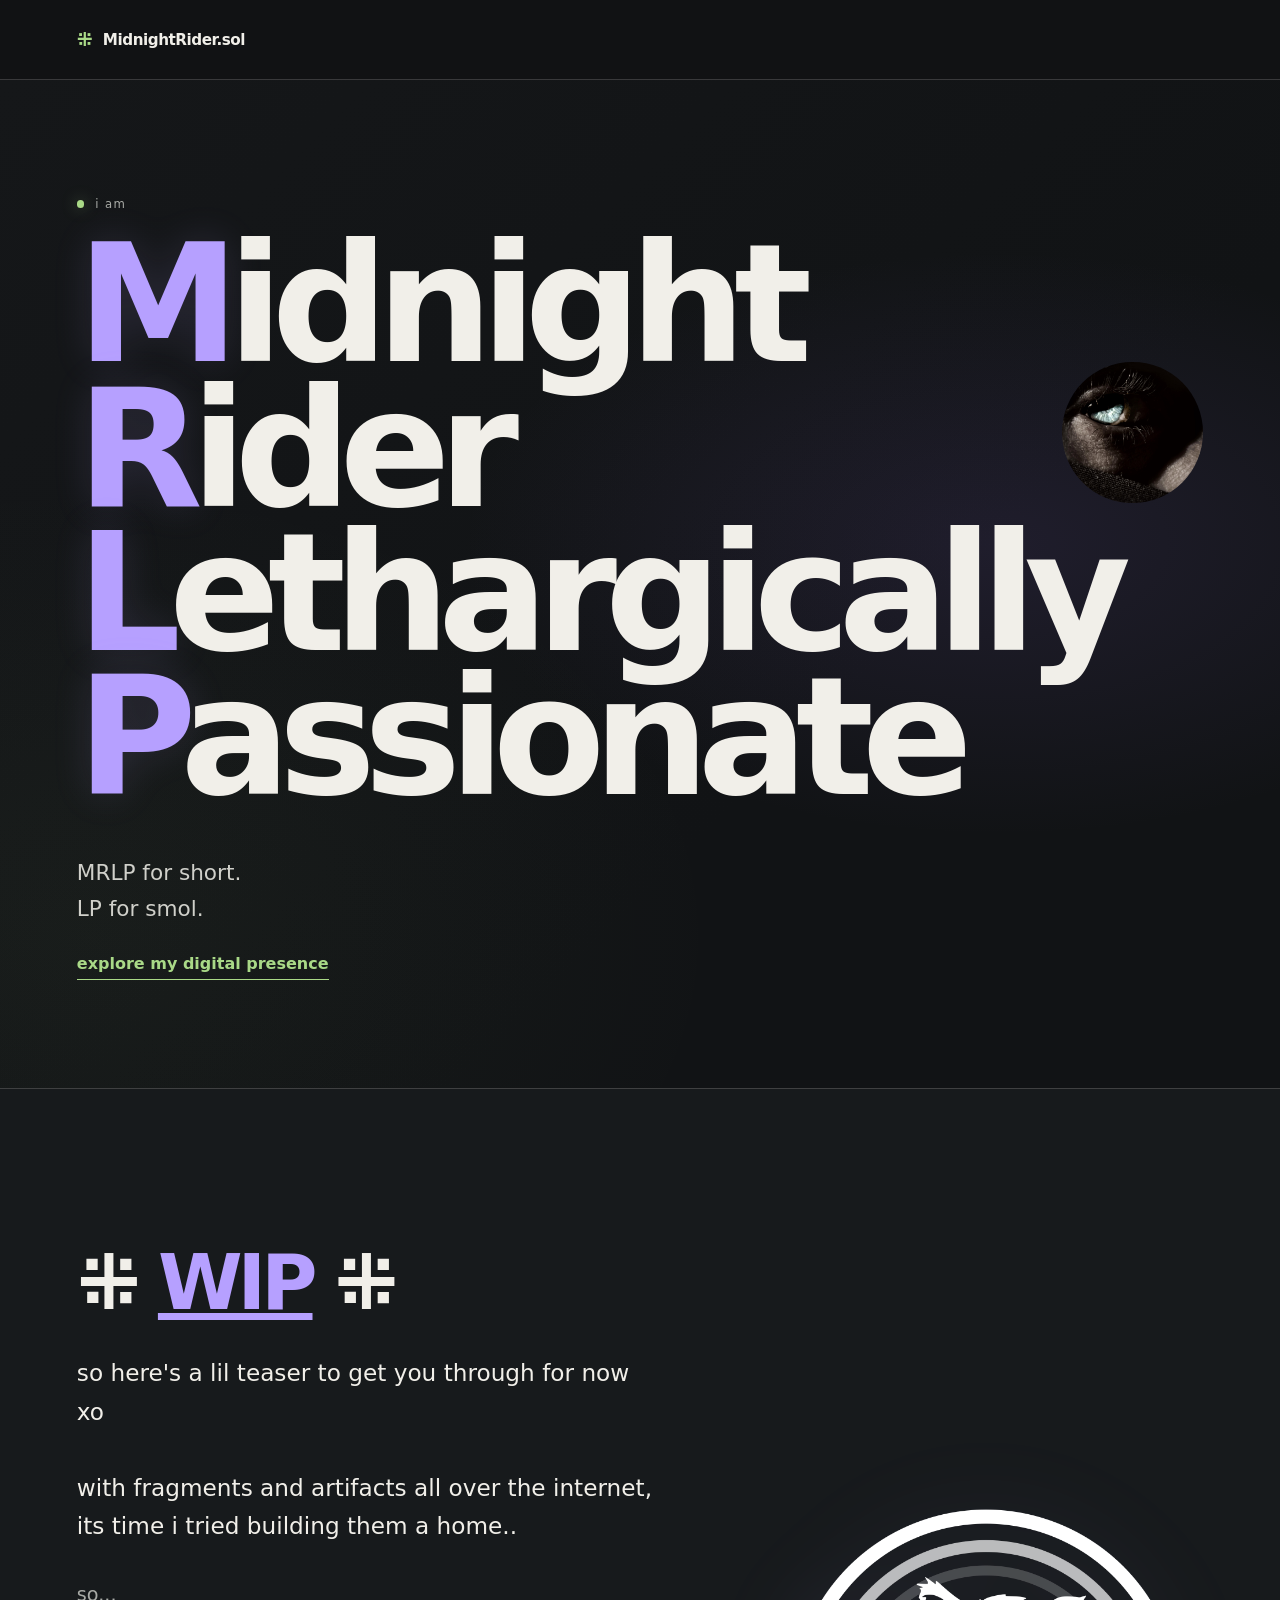
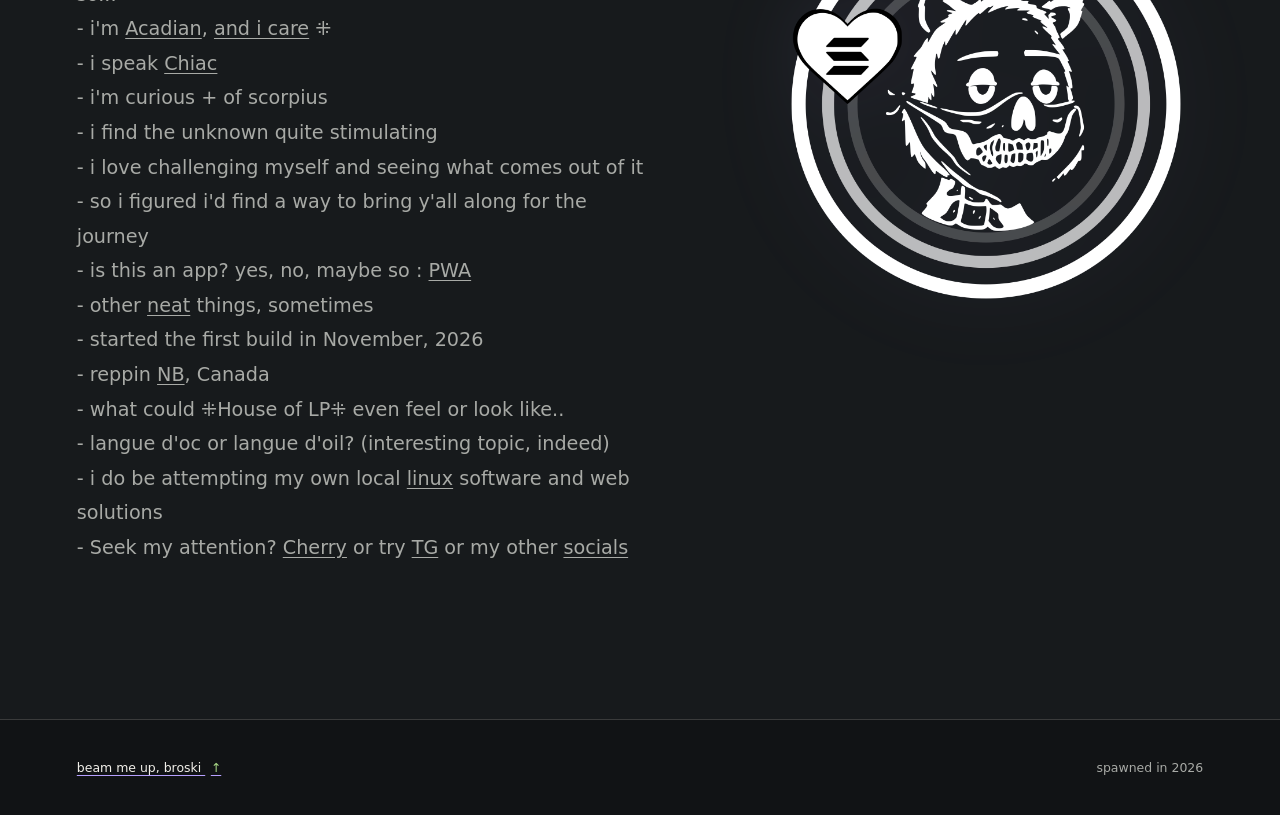
==== commit dbff3ca6: "feat: refresh homepage links and socials" ====
--- a/index.html
+++ b/index.html
@@ -36,8 +36,8 @@
           <br><span class="name-initial">P</span>assionate
         </h1>
         <div class="welcome-copy">
-          <p class="intro">or..<br>MRLP for short.</p>
-          <a class="text-link" href="pages/socials.html" title="Socials Page">explore my socials</a>
+          <p class="intro">MRLP for short.<br>LP for smol.</p>
+          <a class="text-link" href="pages/socials.html" title="Socials Page">explore my digital presence</a>
         </div>
         <img class="profile-avatar" src="assets/images/LP_EYE.jpg" alt="Close-up of an eye with a blue-green iris with black and white facial grading">
         <!-- <span class="welcome-index" aria-hidden="true">01 / 02</span> -->
@@ -80,6 +80,9 @@
               <br>- i do be attempting my own local
               <a href="https://www.linux.com/what-is-linux/"
               title="wat r Linux?" target="_blank" rel="noopener">linux</a> software and web solutions
+              <br>- Seek my attention? <a href="https://chat.cherry.fun" title="chat.Cherry.fun" target="_blank" rel="noopener noreferrer">Cherry</a> or try
+              <a href="https://t.me/PapiMidnight" title="telegram/PapiMidnight" target="_blank" rel="noopener noreferrer">TG</a> or my other
+              <a href="pages/socials.html" title="Socials">socials</a>
 
               <!-- Context links let curious visitors explore without adding long explanations here. -->
               </p>
--- a/css/styles.css
+++ b/css/styles.css
@@ -110,7 +110,7 @@
   z-index: 1;
   top: 28%;
   right: var(--page-gutter);
-  width: clamp(6rem, 8.9vw, 8rem);
+  width: clamp(7.5rem, 11vw, 10rem);
   border-radius: 50%;
   object-fit: cover;
   object-position: center;
@@ -197,7 +197,7 @@
   .welcome { min-height: min(720px, calc(100svh - 4.25rem)); padding-top: 5rem; padding-bottom: 6rem; }
   .welcome h1 { font-size: clamp(2.4rem, 12.5vw, 6.5rem); }
   .welcome-copy { margin-top: 3.25rem; }
-  .profile-avatar { top: 12%; width: 6rem; }
+  .profile-avatar { top: 12%; width: 7rem; }
   .socials-intro { padding-top: 5rem; }
   .social-link { grid-template-columns: 1fr auto; gap: 0.35rem 1rem; padding: 1rem 0; }
   .social-platform { grid-column: 1; }
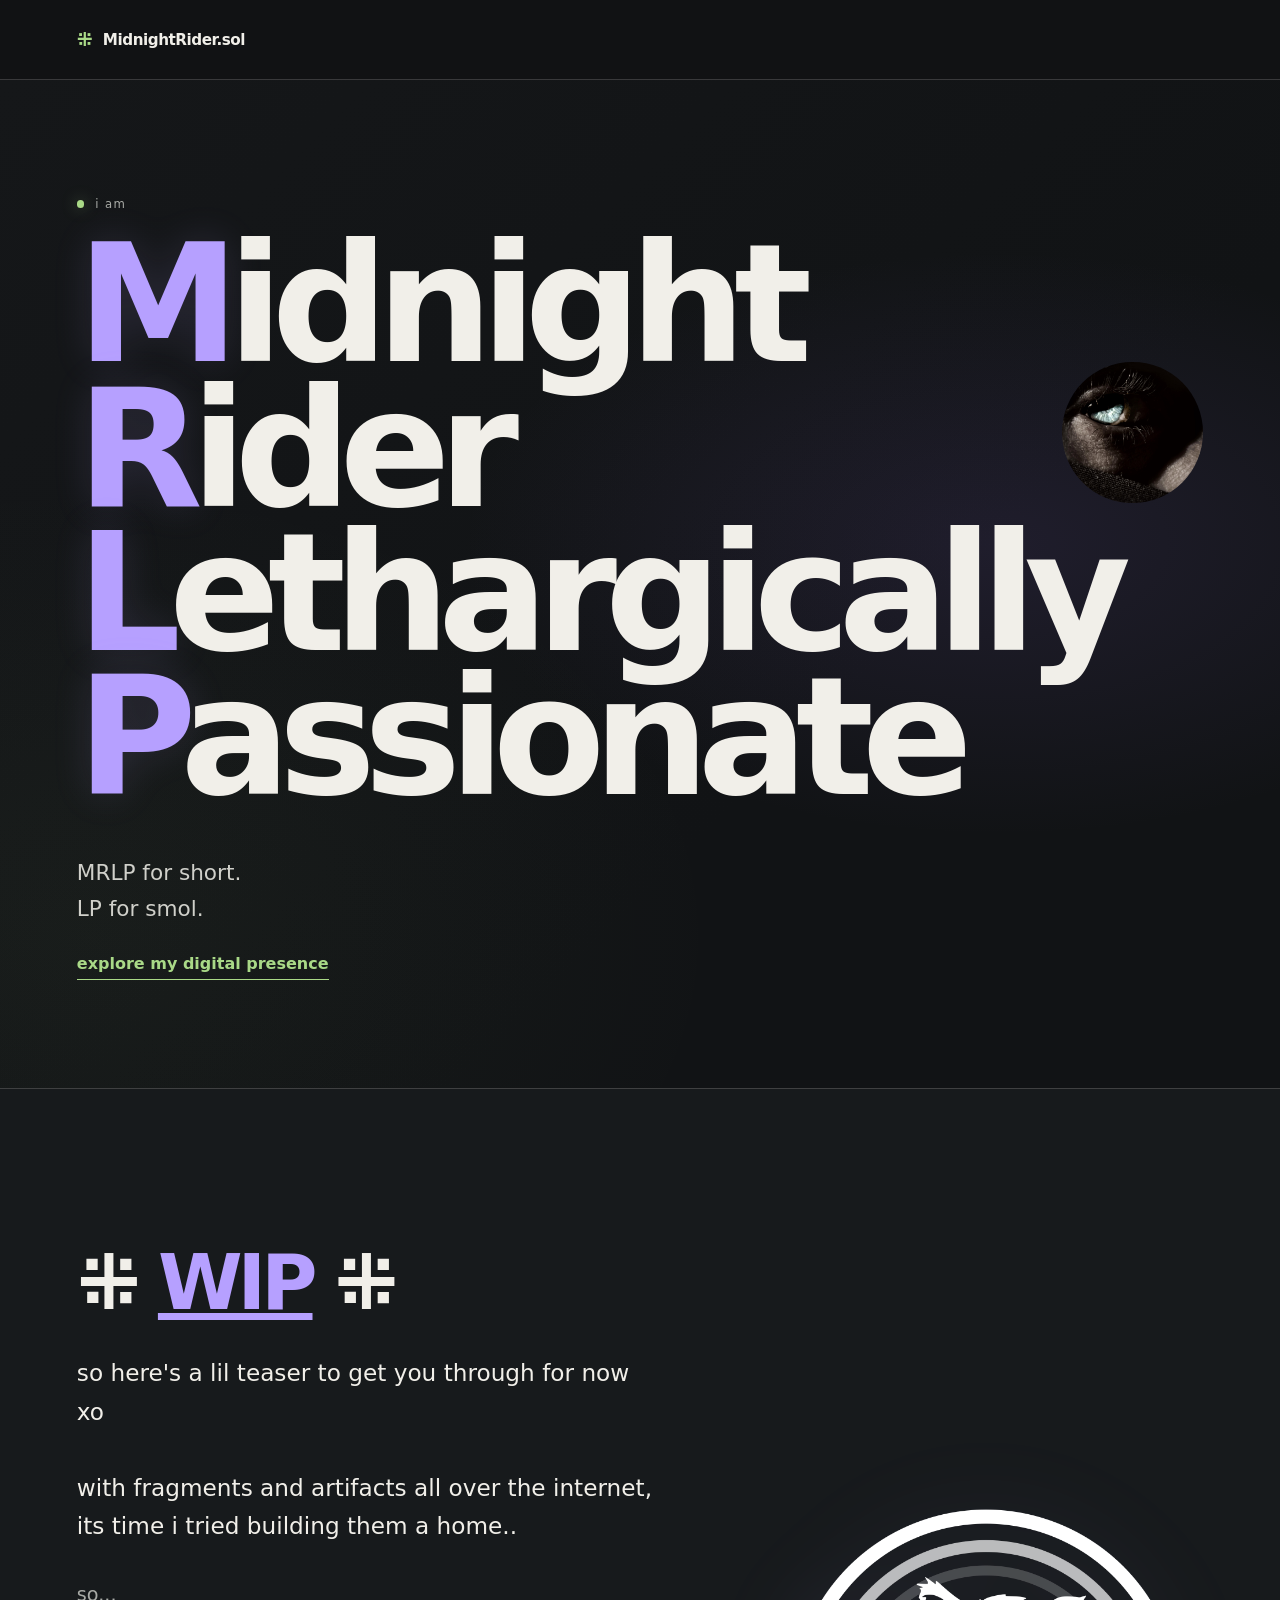
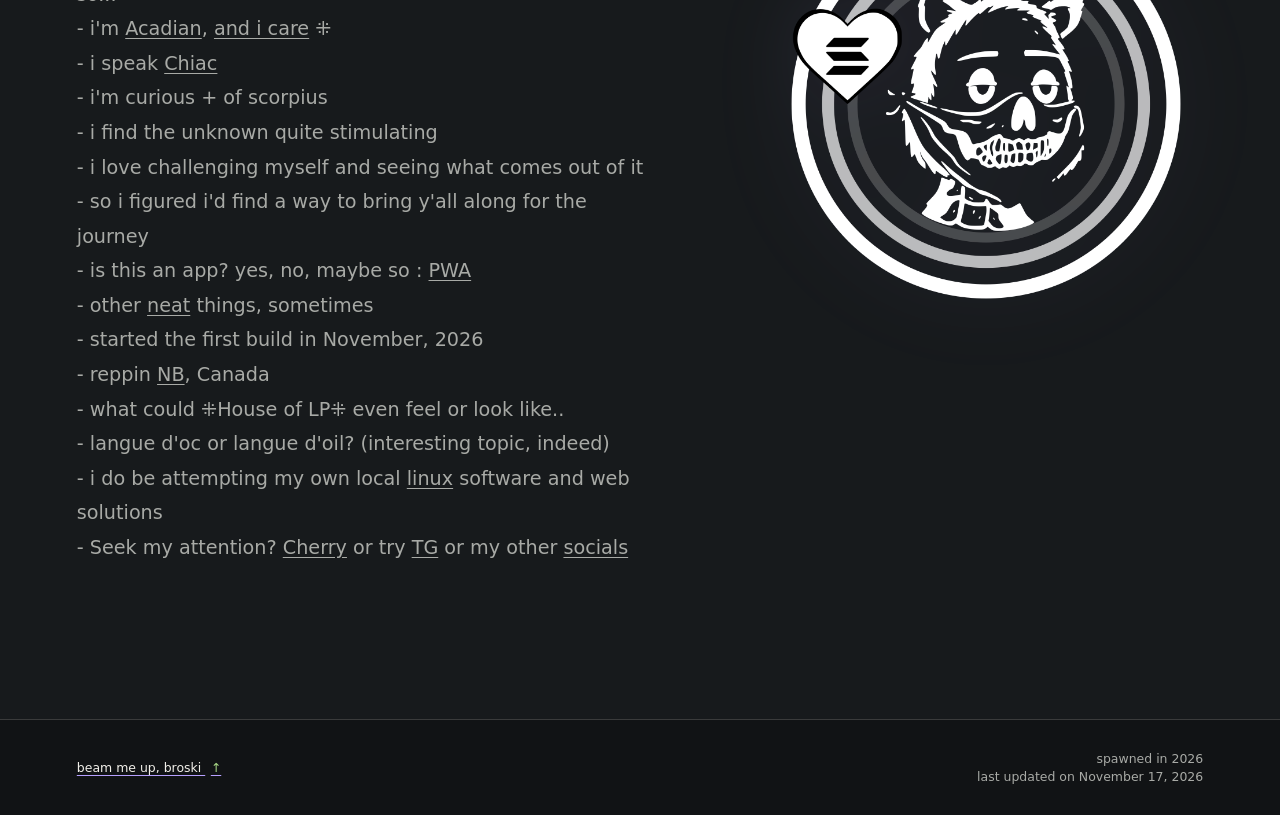
==== commit 5b2237cf: "feat: add homepage last-updated footer date" ====
--- a/index.html
+++ b/index.html
@@ -97,7 +97,7 @@
       <!-- Shared footer; keep its structure consistent on active pages. -->
       <footer class="site-footer">
         <a class="footer-domain" href="#top">beam me up, broski <span aria-hidden="true">↑</span></a>
-        <span>spawned in 2026</span>
+        <span class="footer-meta"><span>spawned in 2026</span><time datetime="2026-11-17">last updated on November 17, 2026</time></span>
       </footer>
     </main>
   </body>
--- a/css/styles.css
+++ b/css/styles.css
@@ -185,6 +185,7 @@
 }
 .footer-domain { color: var(--ink); text-decoration-color: var(--violet); text-underline-offset: 0.25em; }
 .footer-domain span { color: var(--green); padding-left: 0.35rem; }
+.footer-meta { display: grid; gap: 0.2rem; text-align: right; }
 
 @media (max-width: 820px) {
   .about-layout { grid-template-columns: 1fr; gap: 2.5rem; }
@@ -204,6 +205,7 @@
   .social-handle { grid-column: 1; }
   .social-arrow { grid-column: 2; grid-row: 1 / span 2; }
   .site-footer { align-items: flex-start; flex-direction: column; justify-content: center; }
+  .footer-meta { text-align: left; }
 }
 
 @media (prefers-reduced-motion: reduce) {
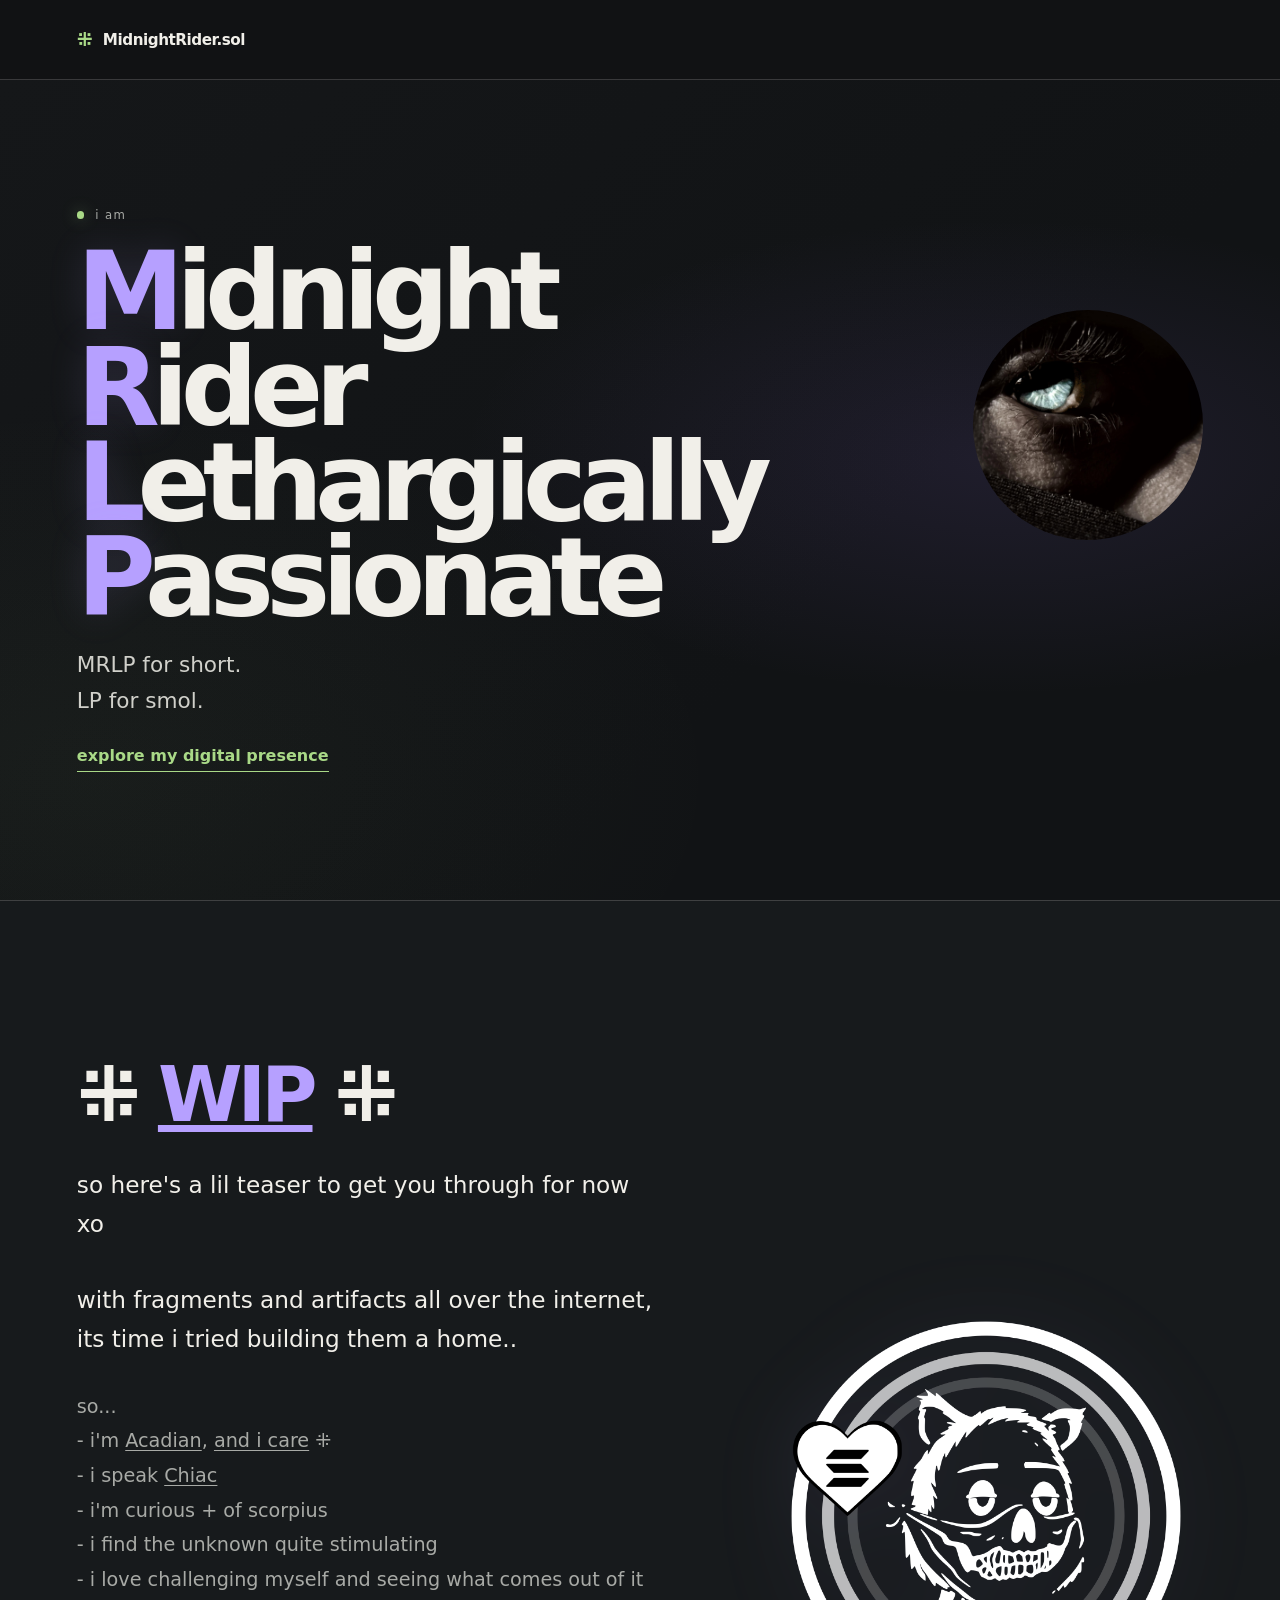
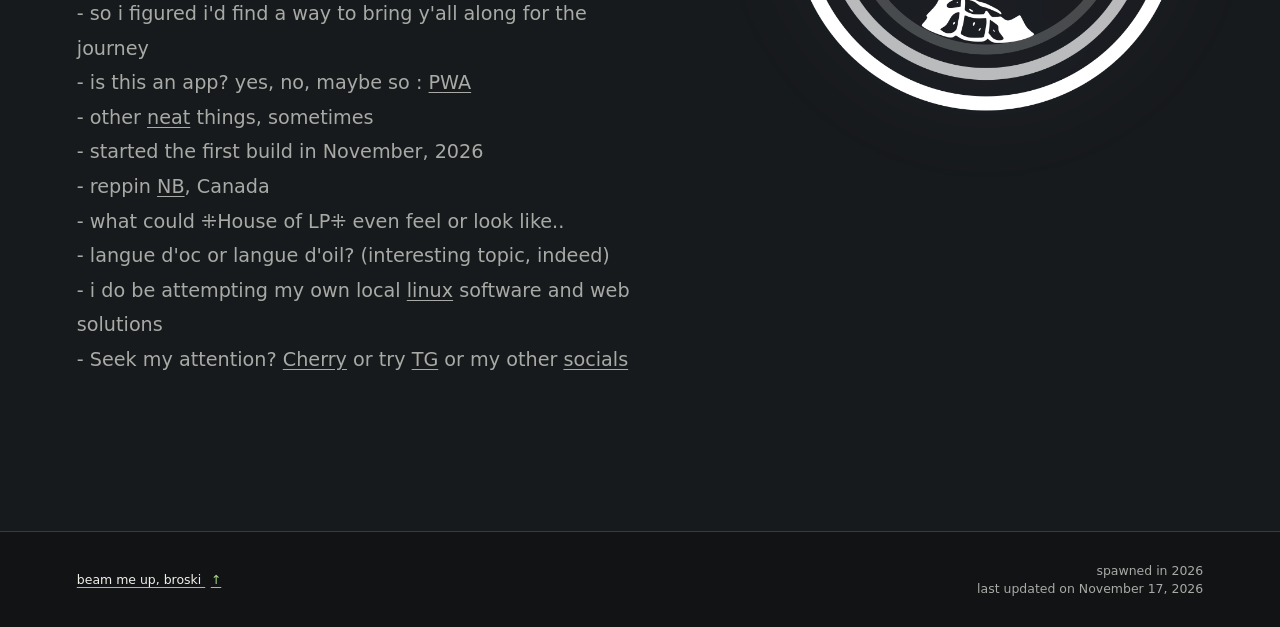
==== commit a537baa0: "feat(home): hide header on mobile scroll down" ====
--- a/index.html
+++ b/index.html
@@ -24,6 +24,39 @@
         <span>MidnightRider.sol</span>
       </a>
     </header>
+    <script>
+      // Keep the home link available on phones without reserving header space while reading down.
+      (() => {
+        const header = document.querySelector('.site-header');
+        const mobile = window.matchMedia('(max-width: 640px)');
+        let previousY = window.scrollY;
+        let ticking = false;
+        const threshold = 8;
+
+        function updateHeader() {
+          const currentY = window.scrollY;
+          if (!mobile.matches || currentY <= 24) {
+            header.classList.remove('is-scroll-hidden');
+            previousY = currentY;
+          } else if (Math.abs(currentY - previousY) >= threshold) {
+            header.classList.toggle('is-scroll-hidden', currentY > previousY);
+            previousY = currentY;
+          }
+          ticking = false;
+        }
+
+        window.addEventListener('scroll', () => {
+          if (!ticking) {
+            ticking = true;
+            window.requestAnimationFrame(updateHeader);
+          }
+        }, { passive: true });
+        mobile.addEventListener('change', () => {
+          header.classList.remove('is-scroll-hidden');
+          previousY = window.scrollY;
+        });
+      })();
+    </script>
 
     <!-- The initials carry the accent; the expanded words stay readable as plain text. -->
     <main id="main">
--- a/css/styles.css
+++ b/css/styles.css
@@ -44,6 +44,17 @@
   position: sticky;
   top: 0;
   z-index: 10;
+  transition: transform 180ms ease;
+}
+
+/* On phones, recover a little reading space while keeping the home link one scroll-up away. */
+@media (max-width: 640px) {
+  .site-header.is-scroll-hidden {
+    transform: translateY(-100%);
+  }
+}
+
+.site-header {
   min-height: 5rem;
   padding: 0 var(--page-gutter);
   display: flex;
@@ -66,7 +77,7 @@
 .wordmark-mark { color: var(--green); font-size: 1.2rem; transition: text-shadow 160ms ease; }
 .wordmark:is(:hover, :focus-visible) .wordmark-mark { text-shadow: 0 0 0.8rem rgba(169, 217, 135, 0.8); }
 .welcome {
-  min-height: min(760px, calc(100svh - 5rem));
+  min-height: calc(100svh - 5rem);
   position: relative;
   overflow: hidden;
   padding: clamp(5rem, 13vh, 9rem) var(--page-gutter) clamp(5rem, 12vh, 8rem);
@@ -110,7 +121,7 @@
   z-index: 1;
   top: 28%;
   right: var(--page-gutter);
-  width: clamp(7.5rem, 11vw, 10rem);
+  width: clamp(12rem, 18vw, 16rem);
   border-radius: 50%;
   object-fit: cover;
   object-position: center;
@@ -133,7 +144,9 @@
 .welcome-index { position: absolute; right: var(--page-gutter); bottom: 2rem; color: var(--muted); font-size: 0.68rem; letter-spacing: 0.1em; }
 
 .about {
-  display: block;
+  min-height: calc(100svh - 5rem);
+  display: flex;
+  align-items: center;
   padding: clamp(5rem, 12vw, 10rem) var(--page-gutter);
   border-top: 1px solid var(--line);
   background: var(--surface-raised);
@@ -190,15 +203,17 @@
 @media (max-width: 820px) {
   .about-layout { grid-template-columns: 1fr; gap: 2.5rem; }
   .about-artwork { width: min(100%, 22rem); }
+  .profile-avatar { width: clamp(8rem, 16vw, 10rem); }
 }
 
 @media (max-width: 640px) {
   .site-header { min-height: 4.25rem; }
   .wordmark { font-size: 0.85rem; }
-  .welcome { min-height: min(720px, calc(100svh - 4.25rem)); padding-top: 5rem; padding-bottom: 6rem; }
+  .welcome { min-height: calc(100svh - 4.25rem); padding-top: 5rem; padding-bottom: 6rem; }
+  .about { min-height: calc(100svh - 4.25rem); }
   .welcome h1 { font-size: clamp(2.4rem, 12.5vw, 6.5rem); }
   .welcome-copy { margin-top: 3.25rem; }
-  .profile-avatar { top: 12%; width: 7rem; }
+  .profile-avatar { top: 12%; width: 6rem; }
   .socials-intro { padding-top: 5rem; }
   .social-link { grid-template-columns: 1fr auto; gap: 0.35rem 1rem; padding: 1rem 0; }
   .social-platform { grid-column: 1; }
@@ -208,6 +223,19 @@
   .footer-meta { text-align: left; }
 }
 
+@media (min-width: 821px) and (min-height: 601px) and (max-height: 1000px) {
+  .welcome { padding-block: clamp(1.75rem, 5vh, 3rem); }
+  .welcome h1 { font-size: clamp(3.5rem, 12vh, 7.5rem); }
+  .welcome-copy { margin-top: clamp(1.25rem, 2.5vh, 2rem); }
+}
+
+@media (max-height: 600px) and (min-width: 641px) {
+  .welcome { padding: 1rem var(--page-gutter) 1.25rem; }
+  .welcome h1 { margin-top: 0.75rem; font-size: clamp(2.5rem, 10vh, 3.5rem); }
+  .welcome-copy { margin-top: 1rem; }
+  .profile-avatar { top: 18%; width: clamp(5rem, 15vh, 6rem); }
+}
+
 @media (prefers-reduced-motion: reduce) {
   :root { scroll-behavior: auto; }
   *, *::before, *::after { transition-duration: 0.01ms !important; animation-duration: 0.01ms !important; animation-iteration-count: 1 !important; }
